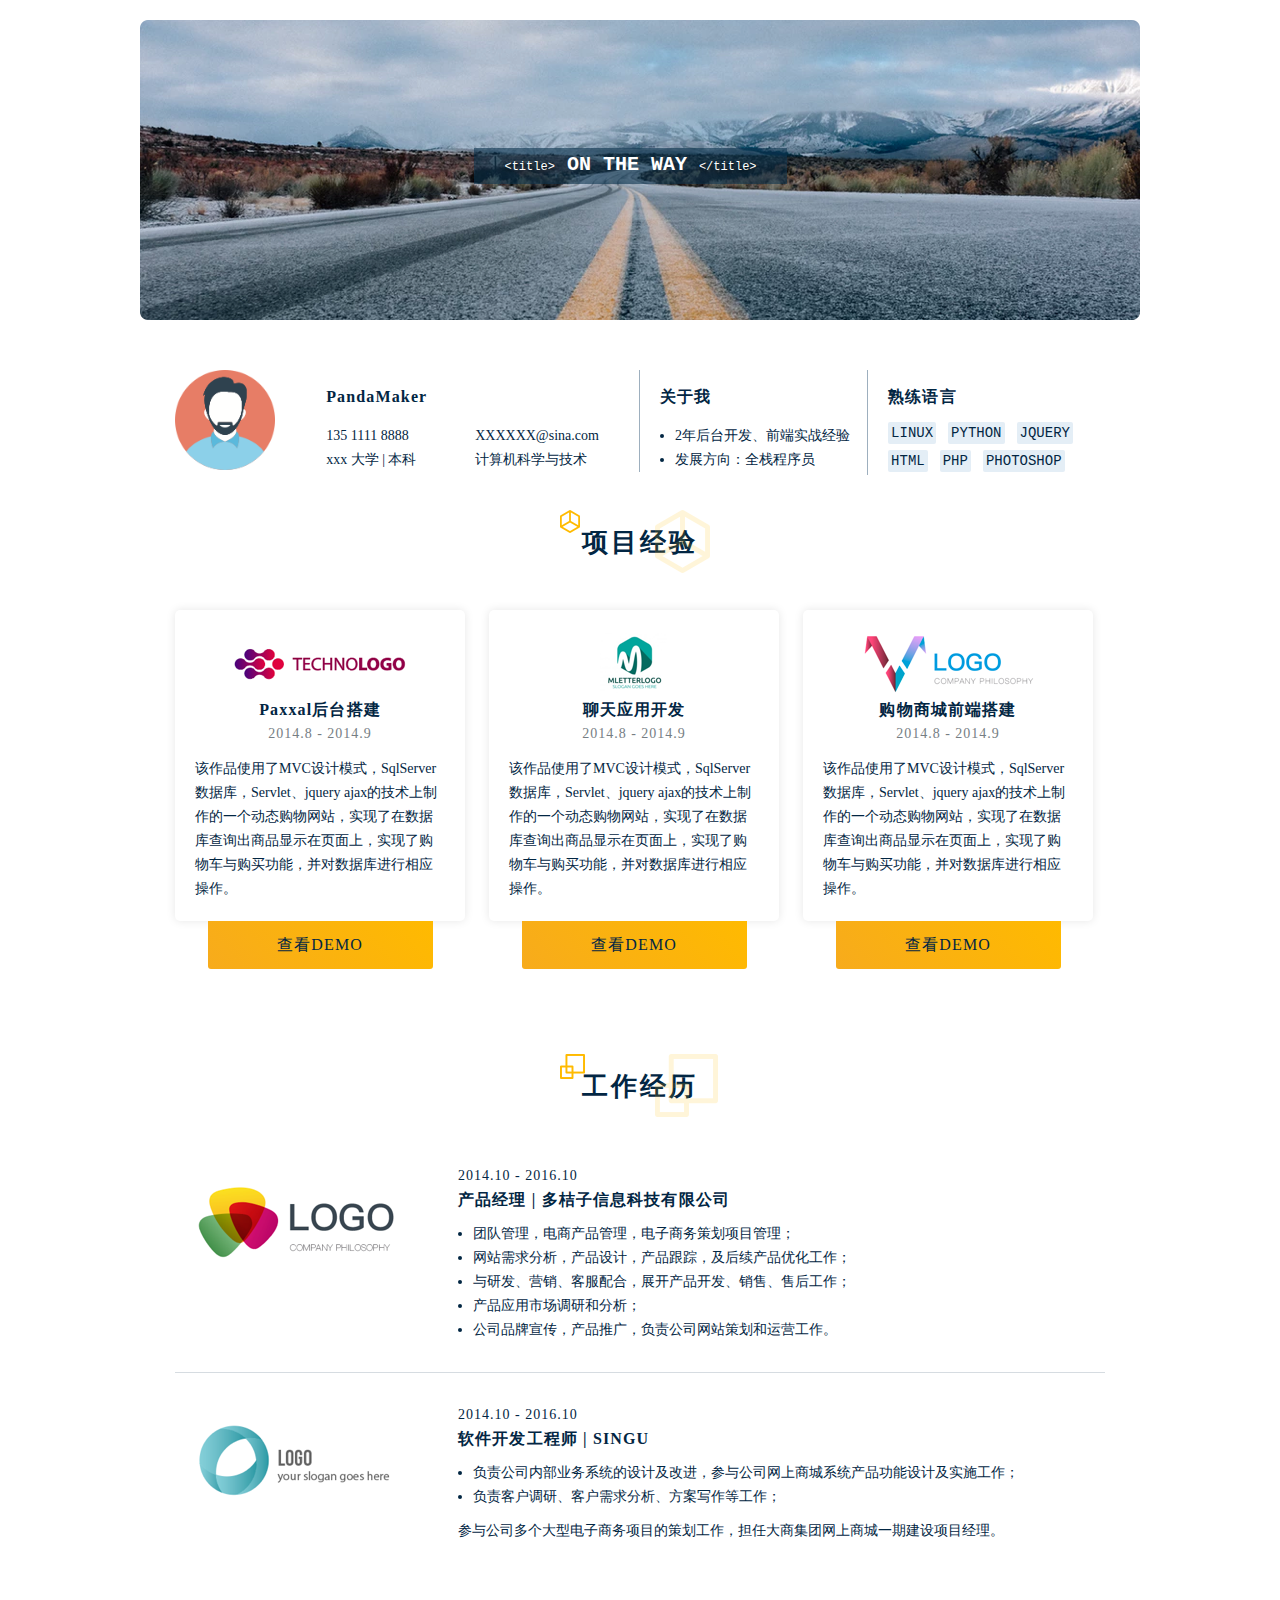
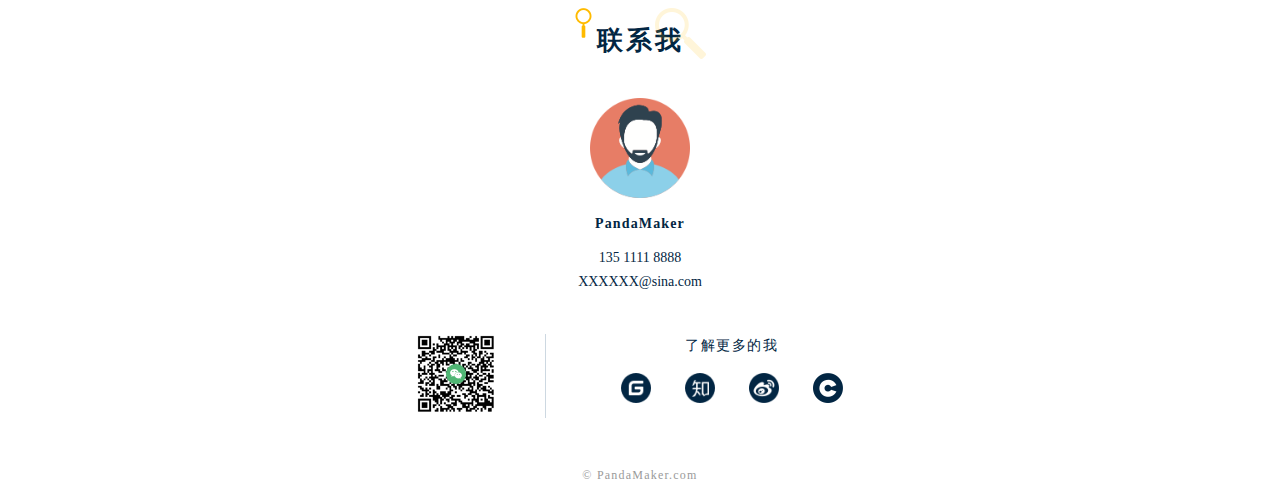
==== index.html @ 3c7c28e1 "Revert "Update index.html"" ====
<!DOCTYPE html>
<html lang="en">

<head>
    <meta charset="UTF-8">
    <title>peasonal resume</title>
    <link rel="stylesheet" href="./static/css/resume.css">
</head>

<body>
    <div class="container">
        <header>
            <div class="img-header">
                <div class="content">
                    <p>&lt;title&gt;<strong> ON THE WAY </strong>&lt;/title&gt;</p>
                </div>
            </div>
        </header>
        <main>
            <div class="information-all">
                <div class="col-6-asb">
                    <div class="col-3 peasonal">
                        <img class="peasonal-image" src="./static/image/peason.png" alt="">
                    </div>
                    <div class="col-9 item">
                        <p class="title name">
                            PandaMaker
                        </p>
                        <div class="col-6">
                            <p class="phone">135 1111 8888</p>
                            <p class="education">xxx 大学 | 本科</p>
                        </div>
                        <div class="col-6">
                            <p class="email">XXXXXX@sina.com</p>
                            <p class="profession">计算机科学与技术</p>
                        </div>
                    </div>
                </div>
                <div class="col-6-asb">
                    <div class="col-6 ensprience">
                        <div class="item">
                            <p class="title">
                                关于我
                            </p>
                            <ul>
                                <li>2年后台开发、前端实战经验</li>
                                <li>发展方向：全栈程序员</li>
                            </ul>
                        </div>
                    </div>
                    <div class="col-6 skill">
                        <div class="item">
                            <p class="title">
                                熟练语言
                            </p>
                            <div class="lang">
                                <lable>LINUX</lable>
                                <lable>PYTHON</lable>
                                <lable>JQUERY</lable>
                                <lable>HTML</lable>
                                <lable>PHP</lable>
                                <lable>PHOTOSHOP</lable>
                            </div>
                        </div>
                    </div>
                </div>
            </div>
            <section>
                <div class="title project">
                    <p>项目经验</p>
                </div>
                <div class="project-detail">
                    <div class="col-3-abs" id="project-0">
                        <div class="project-content"> <img src="./static/image/LOGO1.png" alt="">
                            <p class="project-title">Paxxal后台搭建</p>
                            <p class="create-time">2014.8 - 2014.9</p>
                            <p class="decription"> 该作品使用了MVC设计模式，SqlServer数据库，Servlet、jquery ajax的技术上制作的一个动态购物网站，实现了在数据库查询出商品显示在页面上，实现了购物车与购买功能，并对数据库进行相应操作。 </p>
                        </div>
                        <div class="link-to">
                            <a href="https://www.baidu.com" class="button">查看DEMO</a>
                            <div class="shadow"></div>
                        </div>
                    </div>
                    <div class="col-3-abs" id="project-1">
                        <div class="project-content"> <img src="./static/image/LOGO2.png" alt="">
                            <p class="project-title">聊天应用开发</p>
                            <p class="create-time">2014.8 - 2014.9</p>
                            <p class="decription"> 该作品使用了MVC设计模式，SqlServer数据库，Servlet、jquery ajax的技术上制作的一个动态购物网站，实现了在数据库查询出商品显示在页面上，实现了购物车与购买功能，并对数据库进行相应操作。 </p>
                        </div>
                        <div class="link-to">
                            <a href="https://www.baidu.com" class="button">查看DEMO</a>
                            <div class="shadow"></div>
                        </div>
                    </div>
                    <div class="col-3-abs endline" id="project-2">
                        <div class="project-content"> <img src="./static/image/LOGO3.png" alt="">
                            <p class="project-title">购物商城前端搭建</p>
                            <p class="create-time">2014.8 - 2014.9</p>
                            <p class="decription"> 该作品使用了MVC设计模式，SqlServer数据库，Servlet、jquery ajax的技术上制作的一个动态购物网站，实现了在数据库查询出商品显示在页面上，实现了购物车与购买功能，并对数据库进行相应操作。 </p>
                        </div>
                        <div class="link-to">
                            <a href="https://www.baidu.com" class="button">查看DEMO</a>
                            <div class="shadow"></div>
                        </div>
                    </div>
                </div>
            </section>
            <section>
                <div class="title work">
                    <p>工作经历</p>
                </div>
                <div class="w-experience-detail">
                    <div class="item w-experience-content">
                        <div class="logo">
                            <img class="company-logo" src="./static/image/LOGO4.png" alt="">
                        </div>
                        <div class="work-content">
                            <p class="create-time">2014.10 - 2016.10</p>
                            <p class="job">产品经理 | 多桔子信息科技有限公司</p>
                            <ul>
                                <li>团队管理，电商产品管理，电子商务策划项目管理；</li>
                                <li>网站需求分析，产品设计，产品跟踪，及后续产品优化工作；</li>
                                <li>与研发、营销、客服配合，展开产品开发、销售、售后工作；</li>
                                <li>产品应用市场调研和分析；</li>
                                <li>公司品牌宣传，产品推广，负责公司网站策划和运营工作。</li>
                            </ul>
                        </div>
                    </div>
                    <div class="item w-experience-content">
                        <div class="logo">
                            <img class="company-logo" src="./static/image/LOGO5.png" alt="">
                        </div>
                        <div class="work-content">
                            <p class="create-time">2014.10 - 2016.10</p>
                            <p class="job">软件开发工程师 | SINGU</p>
                            <ul>
                                <li>负责公司内部业务系统的设计及改进，参与公司网上商城系统产品功能设计及实施工作；</li>
                                <li>负责客户调研、客户需求分析、方案写作等工作；</li>
                            </ul>
                            <p class="key-word">参与公司多个大型电子商务项目的策划工作，担任大商集团网上商城一期建设项目经理。</p>
                        </div>
                    </div>
                </div>
            </section>
        </main>
        <footer>
            <section>
                <div class="title about-me">
                    <p>联系我</p>
                </div>
                <div class="peasonal-message">
                    <img class="peasonal-image" src="./static/image/peason.png" alt="">
                    <div class="item">
                        <p class="name">PandaMaker</p>
                        <p class="phone">135 1111 8888</p>
                        <p class="email">XXXXXX@sina.com</p>
                    </div>
                    <div class="item contact">
                        <div class="col-3 qrcode">
                            <img class="qr-image" src="./static/image/QRCode.png" alt="">
                        </div>
                        <div class="col-9">
                            <p>了解更多的我</p>
                            <div class="icon-container">
                                <a href="#" class="icon">
                                    <img src="./static/image/giteeICON.png" alt="">
                                </a>
                                <a href="#" class="icon">
                                    <img src="./static/image/zhihuICON.png" alt="">
                                </a>
                                <a href="#" class="icon">
                                    <img src="./static/image/weiboICON.png" alt="">
                                </a>
                                <a href="#" class="icon">
                                    <img src="./static/image/oscICON.png" alt="">
                                </a>
                            </div>
                        </div>
                    </div>
                </div>
            </section>
            <p class="footer">© PandaMaker.com</p>
        </footer>
    </div>
</body>

</html>
---- static/css/resume.css ----
* {
    padding: 0;
    margin: 0;
}
html, body {
    width: 100%;
    font-family: PingFangSC;
}
a {
    text-decoration: none;
}
html p {
    margin: 0;
}
.col-3, .col-6, .col-9 {
    display: inline-block;
    vertical-align: top;
    margin: 0;
    padding: 0;
}
.col-3 {
    width: 32%;
}
.col-3-abs {
    width: 290px;
    display: inline-block;
}
.col-6-asb {
    width: 460px;
    display: inline-block;
    vertical-align: top;
}
.col-6 {
    width: 48.5%;
}
.col-9 {
    width: 65%;
}
.container {
    width: 1000px;
    margin: 0 auto;
}
.hide {
    display: none;
}
.hide a {
    text-decoration: initial;
    cursor: pointer;
}
.pmessage {
    position: relative;
}
.pmessage:hover .hide {
    position: absolute;
    display: block;
    top: 0px;
    right: 10px;
    font-size: 14px;
}
.project-detail .pmessage:hover .hide {
    top: 10px;
}
.w-experience-detail .pmessage:hover .hide {
    top: 30px;
}
.img-header {
    width: 1000px;
    height: 300px;
    margin-top: 20px; 
    background-image: url(../image/Group.png);
}
.peasonal-image {
    width: 100px;
    height: 100px;
}
.img-header .content {
    font-family: Courier;
    display: inline-block;
    margin: 128px auto 0 334px;
    padding: 10px 0px;
    background: rgba(11,52,79,0.60);
    width: 313px;
    color: #fff;
}

.content p {
    font-size: 12px;
    letter-spacing: 0;
    text-shadow: 0 2px 4px #000000;
    text-align: center;
}
.content strong {
    font-size: 20px;
    letter-spacing: 0;
    line-height: 14px;
    text-shadow: initial;
}
.information-all, section {
     margin-top: 50px; 
}
.information-all, main > section, footer > section {
    padding: 0 35px;
}
.peasonal, item {
    display: inline-block;
}
.ensprience .item, .skill .item {
    padding-left: 20px;
}
.item ul {
    padding-left: 15px;
}
.lang {
    margin-top: -5px;
}
.item .title {
    margin: 15px 0; 
    font-weight: bold;
    font-size: 16px;
    color: #022643;
    letter-spacing: 1.14px;
}
.item p, .item li, .item lable {
    font-size: 14px;
    color: #022643;
    line-height: 24px;
}
.item lable {
    font-family: Courier;
    background: #E4EEF6;
    padding: 3px;
    margin-right: 8px;
    letter-spacing: 0;
    line-height: 28px;
    border-radius: 2px;
    vertical-align: top;
}
.ensprience, .skill {
    border-left: 1px solid #9DAFBE;
}
section .title {
    position: relative;
    font-weight: bold;
    font-size: 26px;
    color: #022643;
    letter-spacing: 3px;
    width: 150px;
    margin: 0 auto;
    text-align: center;
}
section .title.work {
    margin-top: 100px;
    margin-bottom: 30px;
}
section .title::after, section .title::before {
    position: absolute;
}
section .title::after {
    top: -15px;
    left: -5px;
}
section .title::before {
    top: -15px;
    left: 90px;
}
section .title.project::after {
    content: url(../image/icon1.png)
}
section .title.work::after {
    content: url(../image/icon3.png)
}
section .title.enducation::after {
    content: url(../image/icon5.png)
}
section .title.about-me::after {
    content: url(../image/icon7.png);
    left: 10px;
}
section .title.project::before {
    content: url(../image/icon2.png)
}
section .title.work::before {
    content: url(../image/icon4.png)
}
section .title.enducation::before {
    content: url(../image/icon6.png)
}
section .title.about-me::before {
    content: url(../image/icon8.png)
}

.project-detail .col-3-abs {
    margin-top: 50px;
}
.project-detail .col-3-abs:not(.endline) {
    margin-right: 20px;
}
.project-detail .button {
    width: 225px;
    display: block;
    background-image: linear-gradient(-130deg, #FFBA00 0%, #F7AB1C 100%);
    border-bottom-right-radius: 3px;
    border-bottom-left-radius: 3px;
    margin: 0 auto;
    text-align: center;
    text-decoration:  none;
    font-size: 16px;
    color: #022643;
    letter-spacing: 1.14px;
    line-height: 3;
    z-index: 5;
}
.project-detail .link-to {
    position: relative;
}
.project-detail .link-to:hover .shadow {
    position: absolute;
    z-index: -1;
    top: 30px;
    left: 45px;
    height: 50px;
    width: 200px;
    background: linear-gradient(180deg, rgb(255, 224, 198) 0%, #fff 100%);
    background: -moz-linear-gradient(180deg, rgb(255, 224, 198) 0%, #fff 100%);
    border-radius: 50%;
    filter: blur(10px);
}

.project-content {
    background: #FFFFFF;
    box-shadow: 0 0 10px 0 rgba(0,0,0,0.10);
    border-radius: 5px;
    padding: 20px;
    text-align: center; 
    z-index: 10;
}
.project-content p.project-title {
    font-size: 16px;
    font-weight: bold;
    color: #022643;
    letter-spacing: 1.14px;
}
.project-content p.create-time {
    margin-top: 5px; 
    font-size: 14px;
    color: #767E84;
    letter-spacing: 1px;
}
.project-content p.decription {
    margin-top: 15px; 
    text-align: initial;
    font-size: 14px;
    color: #022643;
    letter-spacing: 0;
    line-height: 24px;
}
.w-experience-content {
    border-bottom: 1px solid #D6DCE1;
    padding: 30px 0;  
}
.w-experience-content:last-child {
    border-bottom: none;
}
.w-experience-content .logo {
    width: 30%;
}
.w-experience-content .work-content {
    width: 69%;
}
.w-experience-content .logo, .w-experience-content .work-content {
    display: inline-block;
    vertical-align: top;
}
.company-logo {
    margin: 20px 0 0 20px;
    max-width: 250px;
}
.work-content p.create-time {
    font-size: 14px;
    color: #022643;
    letter-spacing: 1px;
}
.work-content p.job {
    font-weight: bold;
    font-size: 16px;
    color: #022643;
    letter-spacing: 1.14px;
    margin-bottom: 10px; 
}
.work-content p.key-word {
    margin-top: 10px; 
}
.enducation-detail {
    padding: 50px 0 30px 0; 
}
.enducation-detail .item {
    padding-left: 50px;
}
.enducation-title, .name {
    font-weight: bold;
    font-size: 16px;
    color: #022643;
    letter-spacing: 1.14px;
}
.peasonal-message {
    width: 60%;
    text-align: center;
    margin: 40px auto
}
.peasonal-message .name {
    margin: 10px 0;
}
.peasonal-message .contact {
    margin: 40px 0 20px 0;
}
.icon-container {
    margin-top: 15px; 
}
.icon-container .icon {
    margin-right: 30px;
}
.icon-container .icon:last-child {
    margin: 0;
}
.icon img {
    width: 30px;
    height: 30px;
}
.qr-image {
    width: 80px;
    height: 80px;
}
.contact .qrcode {
    border-right: 1px solid #CDD8E1; 
}
.contact p {
    letter-spacing: 1.43px;
} 
p.footer {
    text-align: center;
    font-size: 12px;
    color: #9A9A9A;
    letter-spacing: 1.22px;
    padding: 10px 0;
}
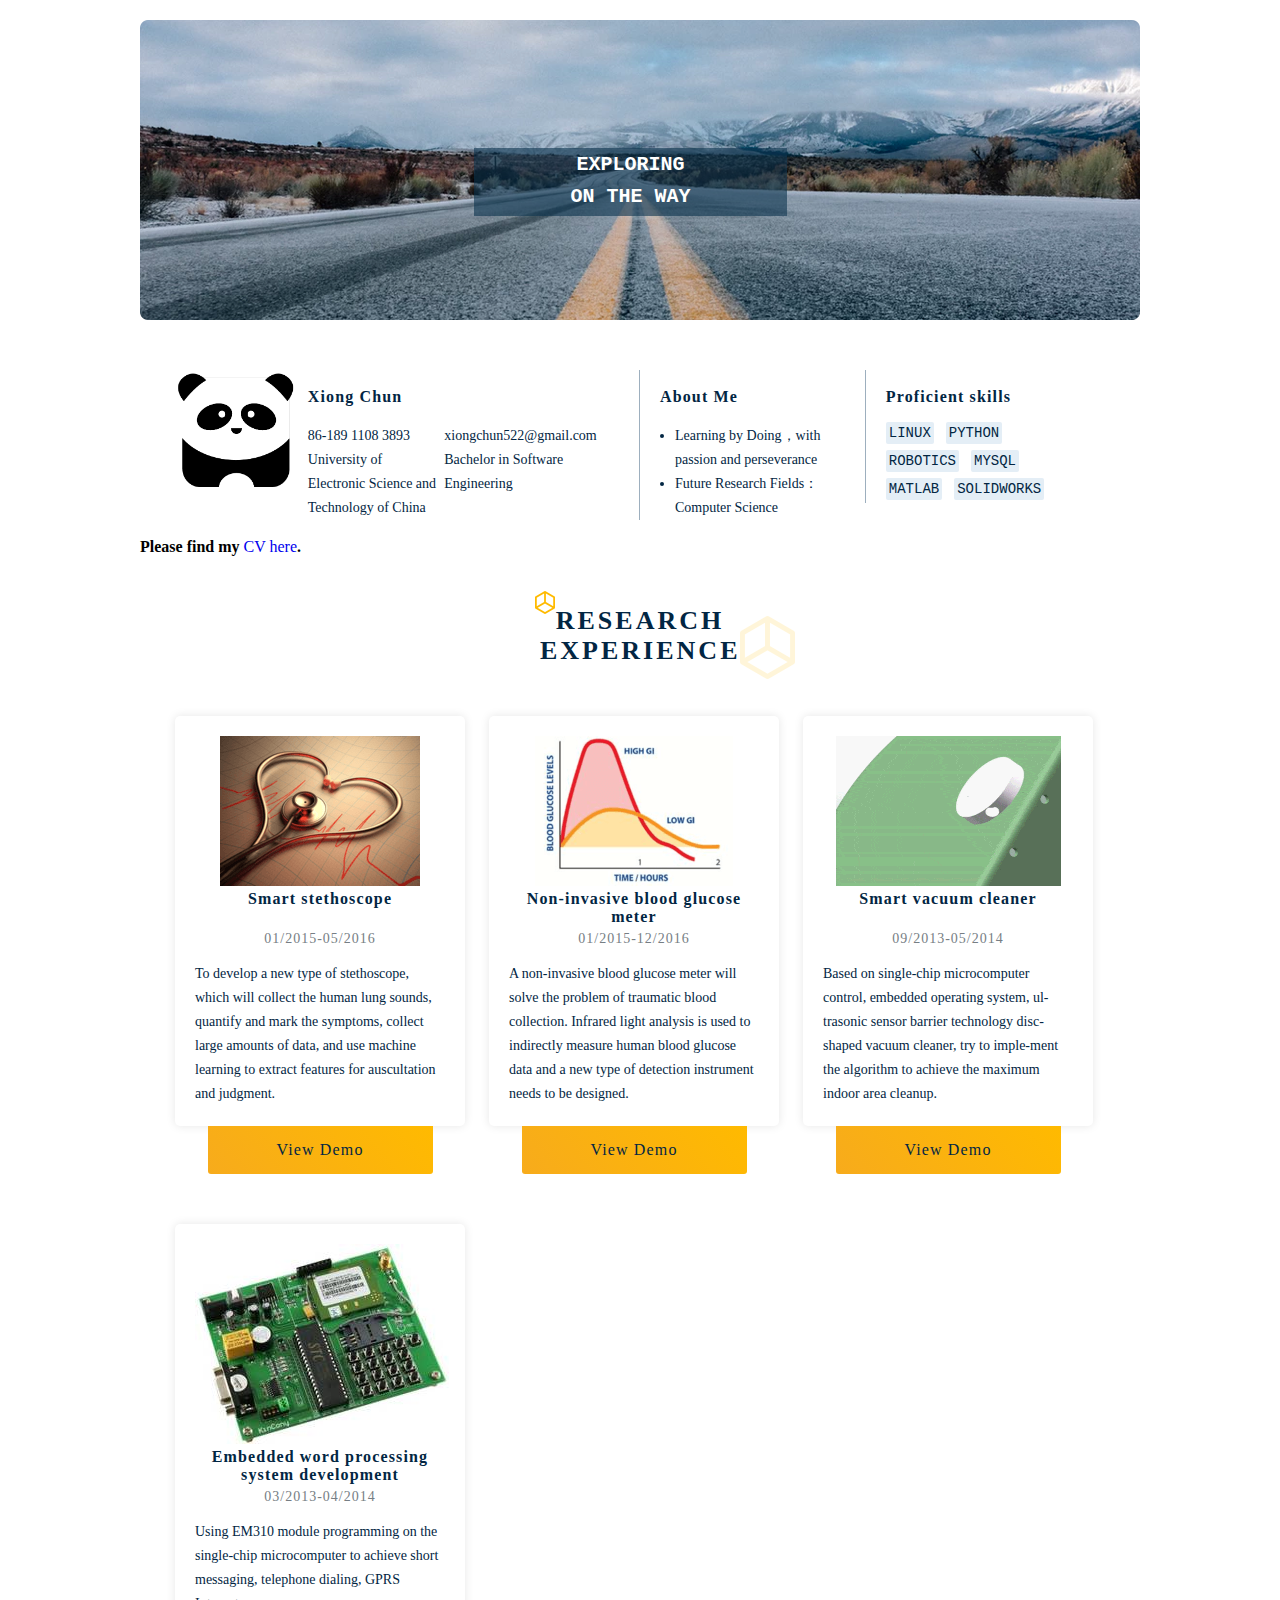
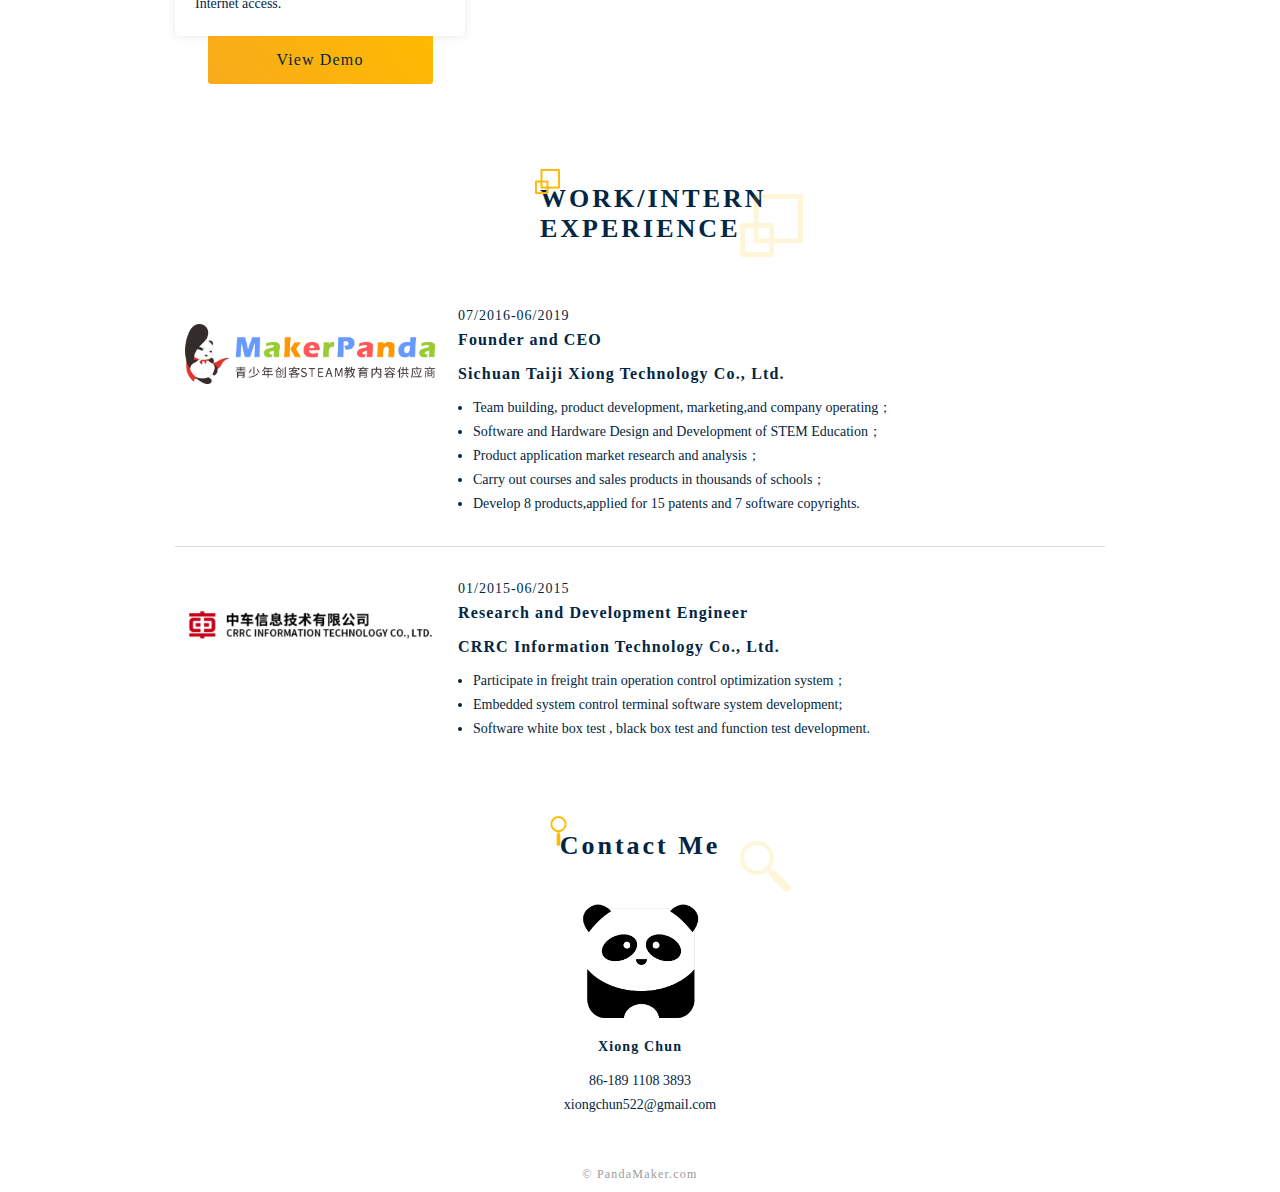
==== commit ce5a96d0: "Update index.html" ====
--- a/index.html
+++ b/index.html
@@ -3,7 +3,7 @@
 
 <head>
     <meta charset="UTF-8">
-    <title>peasonal resume</title>
+    <title>Peasonal Resume</title>
     <link rel="stylesheet" href="./static/css/resume.css">
 </head>
 
@@ -12,11 +12,14 @@
         <header>
             <div class="img-header">
                 <div class="content">
-                    <p>&lt;title&gt;<strong> ON THE WAY </strong>&lt;/title&gt;</p>
+                    <p><strong> EXPLORING </strong></p>
+                    <p><strong>  </strong><br />
+                    <p><strong> ON THE WAY </strong></p>
                 </div>
             </div>
         </header>
         <main>
+            
             <div class="information-all">
                 <div class="col-6-asb">
                     <div class="col-3 peasonal">
@@ -24,15 +27,16 @@
                     </div>
                     <div class="col-9 item">
                         <p class="title name">
-                            PandaMaker
+                            Xiong Chun
                         </p>
                         <div class="col-6">
-                            <p class="phone">135 1111 8888</p>
-                            <p class="education">xxx 大学 | 本科</p>
+                            <p class="phone">86-189 1108 3893</p>
+                            <p class="education">University of Electronic Science and Technology of China </p>
+                            
                         </div>
                         <div class="col-6">
-                            <p class="email">XXXXXX@sina.com</p>
-                            <p class="profession">计算机科学与技术</p>
+                            <p class="email">xiongchun522@gmail.com</p>
+                            <p class="profession">Bachelor in Software Engineering</p>
                         </div>
                     </div>
                 </div>
@@ -40,66 +44,83 @@
                     <div class="col-6 ensprience">
                         <div class="item">
                             <p class="title">
-                                关于我
+                                About Me
                             </p>
                             <ul>
-                                <li>2年后台开发、前端实战经验</li>
-                                <li>发展方向：全栈程序员</li>
+                                <li>Learning by Doing，with passion and perseverance</li>
+                                <li>Future Research Fields：Computer Science</li>
                             </ul>
                         </div>
                     </div>
                     <div class="col-6 skill">
                         <div class="item">
                             <p class="title">
-                                熟练语言
+                                Proficient skills
                             </p>
                             <div class="lang">
                                 <lable>LINUX</lable>
                                 <lable>PYTHON</lable>
-                                <lable>JQUERY</lable>
-                                <lable>HTML</lable>
-                                <lable>PHP</lable>
-                                <lable>PHOTOSHOP</lable>
+                                <lable>ROBOTICS</lable>
+                                <lable>MYSQL</lable>
+                                <lable>MATLAB</lable>
+                                <lable>SOLIDWORKS</lable>
                             </div>
                         </div>
                     </div>
                 </div>
             </div>
+            <p><br />
+            <p class="" "white-space:pre-wrap">
+                <strong>        Please find my </strong><a href="./static/image/CV_XC.pdf" target="_blank">CV here</a><strong>.</strong>
+            </p>
             <section>
                 <div class="title project">
-                    <p>项目经验</p>
+                    <p>RESEARCH  EXPERIENCE</p>
                 </div>
                 <div class="project-detail">
                     <div class="col-3-abs" id="project-0">
                         <div class="project-content"> <img src="./static/image/LOGO1.png" alt="">
-                            <p class="project-title">Paxxal后台搭建</p>
-                            <p class="create-time">2014.8 - 2014.9</p>
-                            <p class="decription"> 该作品使用了MVC设计模式，SqlServer数据库，Servlet、jquery ajax的技术上制作的一个动态购物网站，实现了在数据库查询出商品显示在页面上，实现了购物车与购买功能，并对数据库进行相应操作。 </p>
+                            <p class="project-title">Smart stethoscope</p>
+                            <p><br />
+                            <p class="create-time">01/2015-05/2016</p>
+                            <p class="decription"> To develop a new type of stethoscope, which will collect the human lung sounds,  quantify and mark the symptoms, collect large amounts of data, and use machine learning to extract features for auscultation and judgment.  </p>
                         </div>
                         <div class="link-to">
-                            <a href="https://www.baidu.com" class="button">查看DEMO</a>
+                            <a href="https://www.baidu.com" class="button">View Demo</a>
                             <div class="shadow"></div>
                         </div>
                     </div>
                     <div class="col-3-abs" id="project-1">
                         <div class="project-content"> <img src="./static/image/LOGO2.png" alt="">
-                            <p class="project-title">聊天应用开发</p>
-                            <p class="create-time">2014.8 - 2014.9</p>
-                            <p class="decription"> 该作品使用了MVC设计模式，SqlServer数据库，Servlet、jquery ajax的技术上制作的一个动态购物网站，实现了在数据库查询出商品显示在页面上，实现了购物车与购买功能，并对数据库进行相应操作。 </p>
+                            <p class="project-title">Non-invasive blood glucose meter</p>
+                            <p class="create-time">01/2015-12/2016</p>
+                            <p class="decription"> A non-invasive blood glucose meter will solve the problem of traumatic blood collection. Infrared light analysis is used to indirectly measure human blood glucose data and a new type of detection instrument needs to be designed.  </p>
                         </div>
                         <div class="link-to">
-                            <a href="https://www.baidu.com" class="button">查看DEMO</a>
+                            <a href="https://www.baidu.com" class="button">View Demo</a>
                             <div class="shadow"></div>
                         </div>
                     </div>
                     <div class="col-3-abs endline" id="project-2">
-                        <div class="project-content"> <img src="./static/image/LOGO3.png" alt="">
-                            <p class="project-title">购物商城前端搭建</p>
-                            <p class="create-time">2014.8 - 2014.9</p>
-                            <p class="decription"> 该作品使用了MVC设计模式，SqlServer数据库，Servlet、jquery ajax的技术上制作的一个动态购物网站，实现了在数据库查询出商品显示在页面上，实现了购物车与购买功能，并对数据库进行相应操作。 </p>
+                        <div class="project-content"> <img src="./static/image/LOGO3.gif" alt="">
+                            <p class="project-title">Smart vacuum cleaner</p>
+                            <p><br />
+                            <p class="create-time">09/2013-05/2014</p>
+                            <p class="decription"> Based on single-chip microcomputer control, embedded operating system, ul-trasonic sensor barrier technology disc-shaped vacuum cleaner, try to imple-ment the algorithm to achieve the maximum indoor area cleanup. </p>
                         </div>
                         <div class="link-to">
-                            <a href="https://www.baidu.com" class="button">查看DEMO</a>
+                            <a href="https://www.baidu.com" class="button">View Demo</a>
+                            <div class="shadow"></div>
+                        </div>
+                    </div>
+                    <div class="col-3-abs endline" id="project-3">
+                        <div class="project-content"> <img src="./static/image/LOGO6.jpg" alt="">
+                            <p class="project-title">Embedded word processing system development</p>
+                            <p class="create-time">03/2013-04/2014</p>
+                            <p class="decription"> Using EM310 module programming on the single-chip microcomputer to achieve short messaging, telephone dialing, GPRS Internet access. </p>
+                        </div>
+                        <div class="link-to">
+                            <a href="https://www.baidu.com" class="button">View Demo</a>
                             <div class="shadow"></div>
                         </div>
                     </div>
@@ -107,7 +128,7 @@
             </section>
             <section>
                 <div class="title work">
-                    <p>工作经历</p>
+                    <p>WORK/INTERN  EXPERIENCE</p>
                 </div>
                 <div class="w-experience-detail">
                     <div class="item w-experience-content">
@@ -115,14 +136,15 @@
                             <img class="company-logo" src="./static/image/LOGO4.png" alt="">
                         </div>
                         <div class="work-content">
-                            <p class="create-time">2014.10 - 2016.10</p>
-                            <p class="job">产品经理 | 多桔子信息科技有限公司</p>
+                            <p class="create-time">07/2016-06/2019</p>
+                            <p class="job">Founder and CEO </p>
+                            <p class="job">Sichuan Taiji Xiong Technology Co., Ltd.</p>
                             <ul>
-                                <li>团队管理，电商产品管理，电子商务策划项目管理；</li>
-                                <li>网站需求分析，产品设计，产品跟踪，及后续产品优化工作；</li>
-                                <li>与研发、营销、客服配合，展开产品开发、销售、售后工作；</li>
-                                <li>产品应用市场调研和分析；</li>
-                                <li>公司品牌宣传，产品推广，负责公司网站策划和运营工作。</li>
+                                <li>Team building, product development, marketing,and company operating；</li>
+                                <li>Software and Hardware Design and Development of STEM Education；</li>
+                                <li>Product application market research and analysis；</li>
+                                <li>Carry out courses and sales products in thousands of schools；</li>
+                                <li>Develop 8 products,applied for 15 patents and 7 software copyrights.</li>
                             </ul>
                         </div>
                     </div>
@@ -131,13 +153,15 @@
                             <img class="company-logo" src="./static/image/LOGO5.png" alt="">
                         </div>
                         <div class="work-content">
-                            <p class="create-time">2014.10 - 2016.10</p>
-                            <p class="job">软件开发工程师 | SINGU</p>
+                            <p class="create-time">01/2015-06/2015</p>
+                            <p class="job">Research and Development Engineer</p>
+                            <p class="job">CRRC Information Technology Co., Ltd.</p>
                             <ul>
-                                <li>负责公司内部业务系统的设计及改进，参与公司网上商城系统产品功能设计及实施工作；</li>
-                                <li>负责客户调研、客户需求分析、方案写作等工作；</li>
+                                <li>Participate in freight train operation control optimization system；</li>
+                                <li>Embedded system control terminal software system development;</li>
+                                <li>Software white box test , black box test and function test development.</li>
                             </ul>
-                            <p class="key-word">参与公司多个大型电子商务项目的策划工作，担任大商集团网上商城一期建设项目经理。</p>
+                            <p class="key-word"></p>
                         </div>
                     </div>
                 </div>
@@ -146,37 +170,16 @@
         <footer>
             <section>
                 <div class="title about-me">
-                    <p>联系我</p>
+                    <p>Contact Me</p>
                 </div>
                 <div class="peasonal-message">
                     <img class="peasonal-image" src="./static/image/peason.png" alt="">
                     <div class="item">
-                        <p class="name">PandaMaker</p>
-                        <p class="phone">135 1111 8888</p>
-                        <p class="email">XXXXXX@sina.com</p>
+                        <p class="name">Xiong Chun</p>
+                        <p class="phone">86-189 1108 3893</p>
+                        <p class="email">xiongchun522@gmail.com</p>
                     </div>
-                    <div class="item contact">
-                        <div class="col-3 qrcode">
-                            <img class="qr-image" src="./static/image/QRCode.png" alt="">
-                        </div>
-                        <div class="col-9">
-                            <p>了解更多的我</p>
-                            <div class="icon-container">
-                                <a href="#" class="icon">
-                                    <img src="./static/image/giteeICON.png" alt="">
-                                </a>
-                                <a href="#" class="icon">
-                                    <img src="./static/image/zhihuICON.png" alt="">
-                                </a>
-                                <a href="#" class="icon">
-                                    <img src="./static/image/weiboICON.png" alt="">
-                                </a>
-                                <a href="#" class="icon">
-                                    <img src="./static/image/oscICON.png" alt="">
-                                </a>
-                            </div>
-                        </div>
-                    </div>
+                    
                 </div>
             </section>
             <p class="footer">© PandaMaker.com</p>
--- a/static/css/resume.css
+++ b/static/css/resume.css
@@ -19,7 +19,7 @@
     padding: 0;
 }
 .col-3 {
-    width: 32%;
+    width: 28%;
 }
 .col-3-abs {
     width: 290px;
@@ -31,10 +31,10 @@
     vertical-align: top;
 }
 .col-6 {
-    width: 48.5%;
+    width: 48%;
 }
 .col-9 {
-    width: 65%;
+    width: 60%;
 }
 .container {
     width: 1000px;
@@ -70,8 +70,8 @@
     background-image: url(../image/Group.png);
 }
 .peasonal-image {
-    width: 100px;
-    height: 100px;
+    width: 120px;
+    height: 120px;
 }
 .img-header .content {
     font-family: Courier;
@@ -144,7 +144,7 @@
     font-size: 26px;
     color: #022643;
     letter-spacing: 3px;
-    width: 150px;
+    width: 200px;
     margin: 0 auto;
     text-align: center;
 }
@@ -160,8 +160,8 @@
     left: -5px;
 }
 section .title::before {
-    top: -15px;
-    left: 90px;
+    top: 10px;
+    left: 200px;
 }
 section .title.project::after {
     content: url(../image/icon1.png)
@@ -272,7 +272,7 @@
     vertical-align: top;
 }
 .company-logo {
-    margin: 20px 0 0 20px;
+    margin: 20px 0 0 10px;
     max-width: 250px;
 }
 .work-content p.create-time {
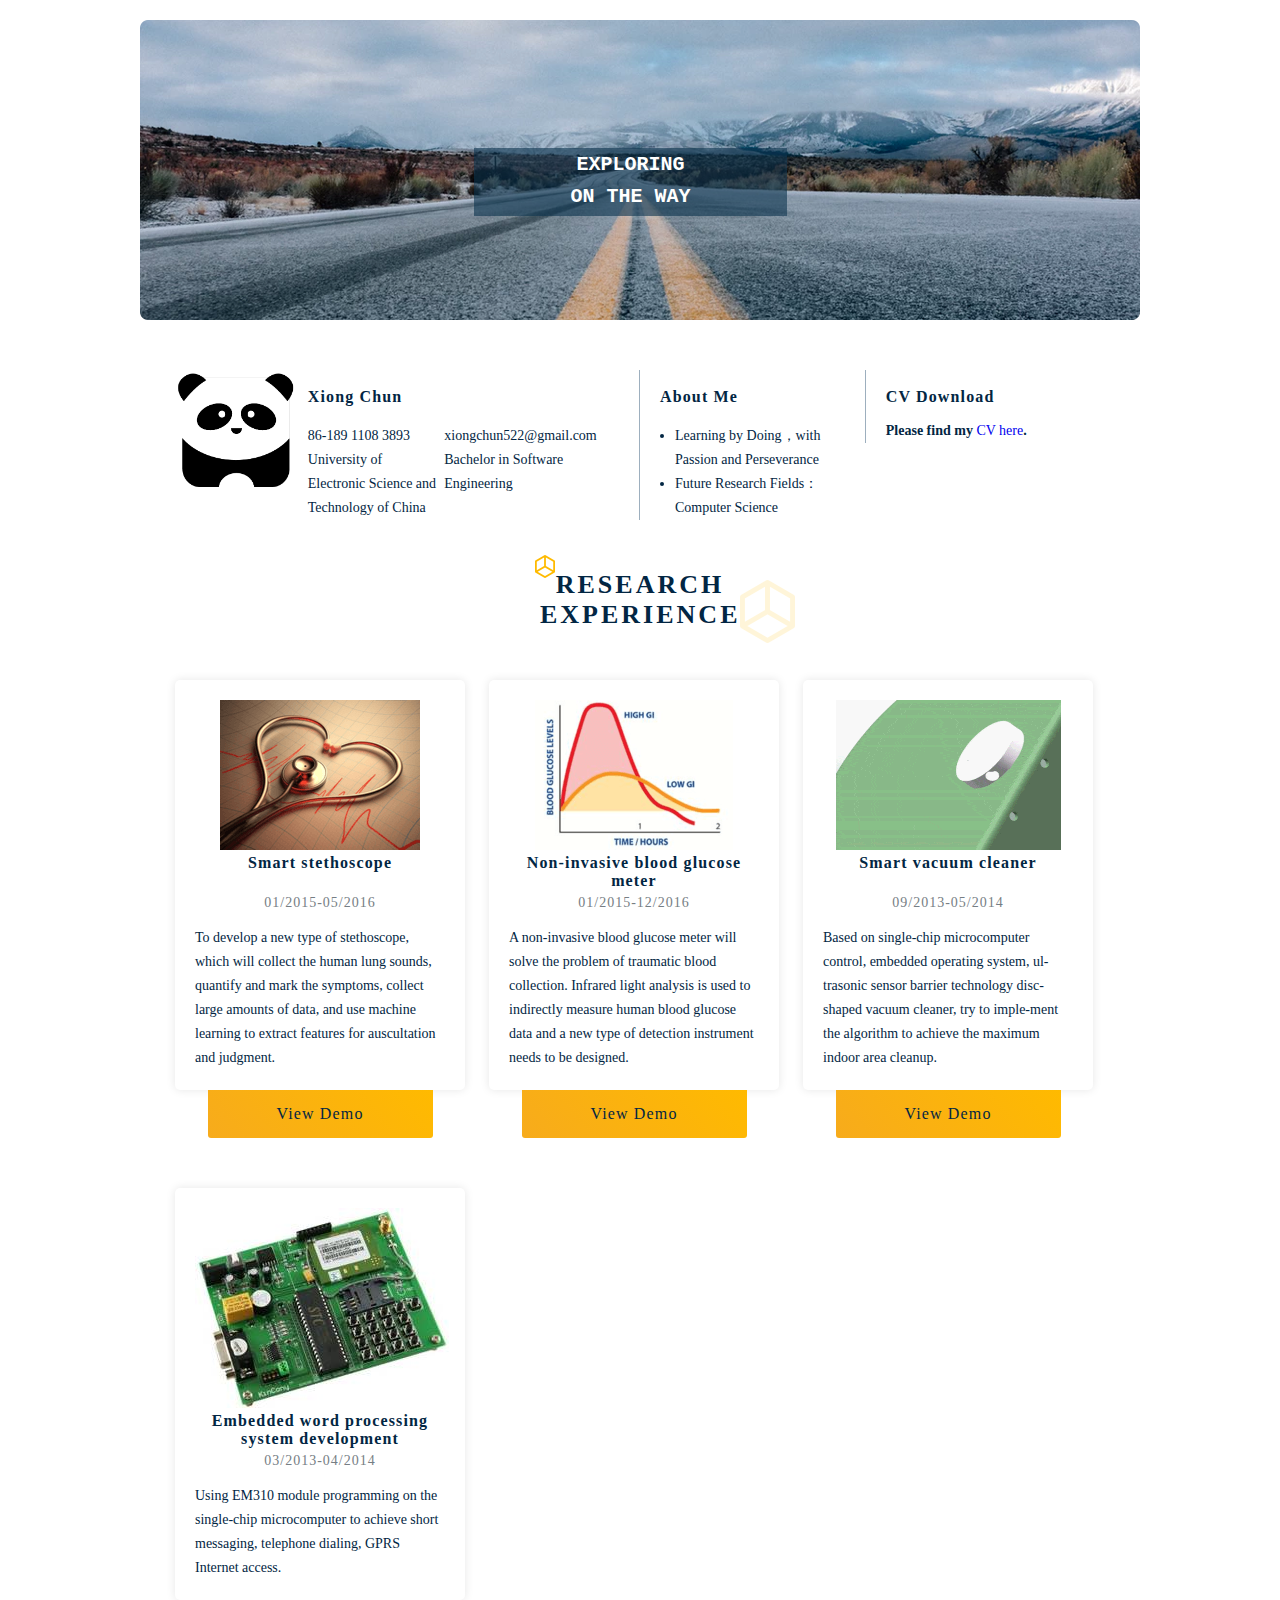
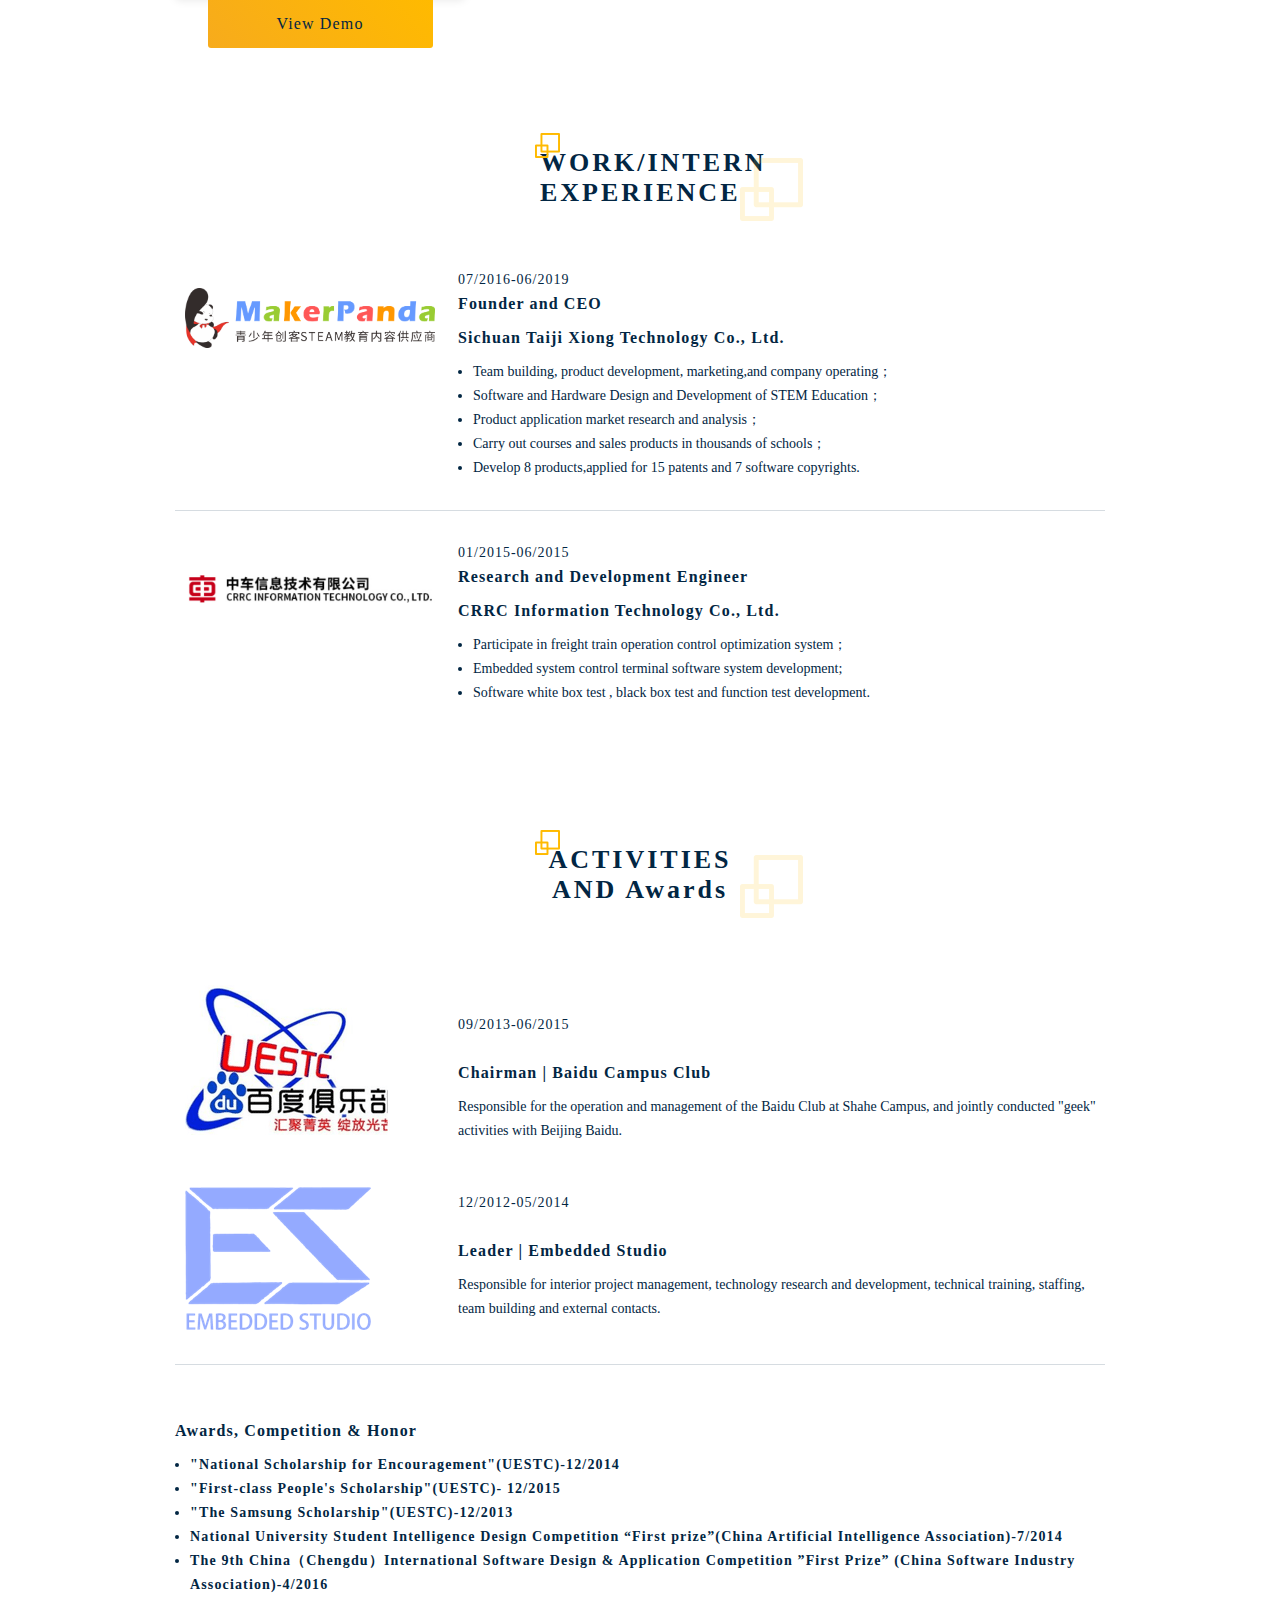
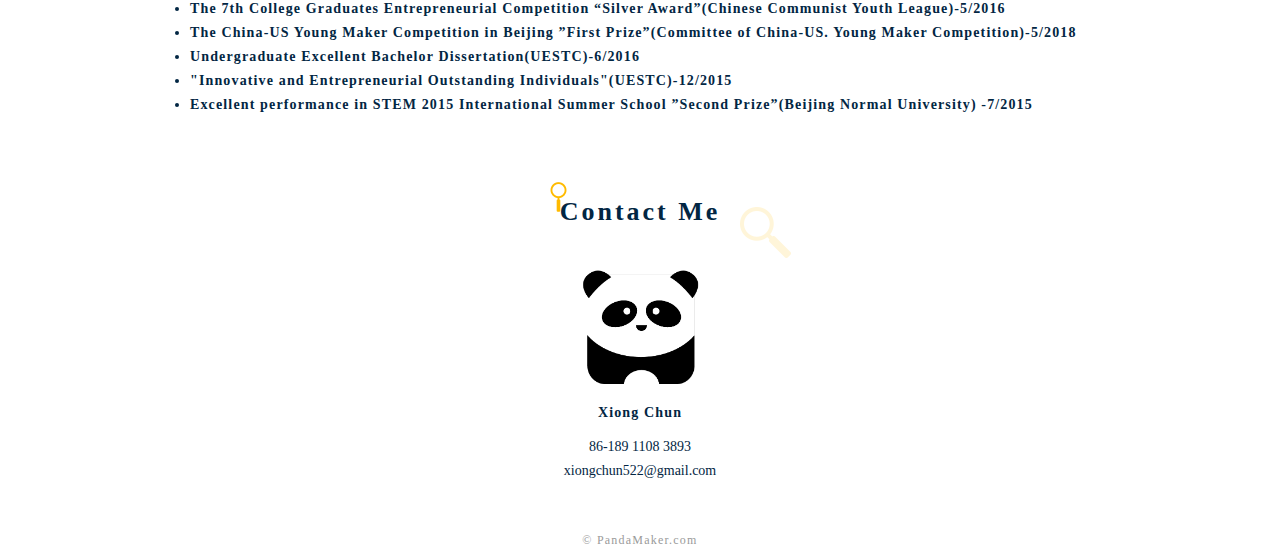
==== commit 3752cabf: "Update index.html" ====
--- a/index.html
+++ b/index.html
@@ -1,6 +1,15 @@
 <!DOCTYPE html>
 <html lang="en">
-
+    <script>
+        var _hmt = _hmt || [];
+        (function() {
+          var hm = document.createElement("script");
+          hm.src = "https://hm.baidu.com/hm.js?83518c4cc2ab0b19b400c84edcc59bfc";
+          var s = document.getElementsByTagName("script")[0]; 
+          s.parentNode.insertBefore(hm, s);
+        })();
+        </script>
+        
 <head>
     <meta charset="UTF-8">
     <title>Peasonal Resume</title>
@@ -47,7 +56,7 @@
                                 About Me
                             </p>
                             <ul>
-                                <li>Learning by Doing，with passion and perseverance</li>
+                                <li>Learning by Doing，with Passion and Perseverance</li>
                                 <li>Future Research Fields：Computer Science</li>
                             </ul>
                         </div>
@@ -55,24 +64,18 @@
                     <div class="col-6 skill">
                         <div class="item">
                             <p class="title">
-                                Proficient skills
+                                CV Download
                             </p>
                             <div class="lang">
-                                <lable>LINUX</lable>
-                                <lable>PYTHON</lable>
-                                <lable>ROBOTICS</lable>
-                                <lable>MYSQL</lable>
-                                <lable>MATLAB</lable>
-                                <lable>SOLIDWORKS</lable>
+                                    <p class="" "white-space:pre-wrap">
+                                            <strong>        Please find my </strong><a href="./static/image/CV_XiongChun.pdf" target="_blank">CV here</a><strong>.</strong>
+                                    </p>
                             </div>
                         </div>
                     </div>
                 </div>
             </div>
-            <p><br />
-            <p class="" "white-space:pre-wrap">
-                <strong>        Please find my </strong><a href="./static/image/CV_XC.pdf" target="_blank">CV here</a><strong>.</strong>
-            </p>
+            
             <section>
                 <div class="title project">
                     <p>RESEARCH  EXPERIENCE</p>
@@ -86,7 +89,7 @@
                             <p class="decription"> To develop a new type of stethoscope, which will collect the human lung sounds,  quantify and mark the symptoms, collect large amounts of data, and use machine learning to extract features for auscultation and judgment.  </p>
                         </div>
                         <div class="link-to">
-                            <a href="https://www.baidu.com" class="button">View Demo</a>
+                            <a href="https://pandamaker.github.io/" class="button">View Demo</a>
                             <div class="shadow"></div>
                         </div>
                     </div>
@@ -97,7 +100,7 @@
                             <p class="decription"> A non-invasive blood glucose meter will solve the problem of traumatic blood collection. Infrared light analysis is used to indirectly measure human blood glucose data and a new type of detection instrument needs to be designed.  </p>
                         </div>
                         <div class="link-to">
-                            <a href="https://www.baidu.com" class="button">View Demo</a>
+                            <a href="https://pandamaker.github.io/" class="button">View Demo</a>
                             <div class="shadow"></div>
                         </div>
                     </div>
@@ -109,7 +112,7 @@
                             <p class="decription"> Based on single-chip microcomputer control, embedded operating system, ul-trasonic sensor barrier technology disc-shaped vacuum cleaner, try to imple-ment the algorithm to achieve the maximum indoor area cleanup. </p>
                         </div>
                         <div class="link-to">
-                            <a href="https://www.baidu.com" class="button">View Demo</a>
+                            <a href="https://pandamaker.github.io/" class="button">View Demo</a>
                             <div class="shadow"></div>
                         </div>
                     </div>
@@ -120,7 +123,7 @@
                             <p class="decription"> Using EM310 module programming on the single-chip microcomputer to achieve short messaging, telephone dialing, GPRS Internet access. </p>
                         </div>
                         <div class="link-to">
-                            <a href="https://www.baidu.com" class="button">View Demo</a>
+                            <a href="https://pandamaker.github.io/" class="button">View Demo</a>
                             <div class="shadow"></div>
                         </div>
                     </div>
@@ -163,6 +166,61 @@
                             </ul>
                             <p class="key-word"></p>
                         </div>
+                    </div>
+                </div>
+            </section>
+            <section>
+                <div class="title work">
+                    <p>ACTIVITIES AND Awards</p>
+                </div>
+                <div class="w-experience-detail">
+                    <div class="item w-experience-content">
+                        <div class="logo">
+                            <img class="company-logo" src="./static/image/LOGO8.png" alt="">
+                        </div>
+                        <div class="work-content">
+                            <p><br />
+                            <p><br />
+                            <p class="create-time">09/2013-06/2015</p>
+                            <p><br />
+                            <p class="job">Chairman | Baidu Campus Club</p>
+                            <p >Responsible for the operation and management of the Baidu Club at Shahe Campus, and jointly conducted "geek" activities with Beijing Baidu.</p>
+                        </div>
+                        <p><br />
+                        
+                        <div class="logo">
+                                <img class="company-logo" src="./static/image/LOGO7.png" alt="">
+                        </div>
+                        <div class="work-content">
+                                <p><br />
+                                <p class="create-time">12/2012-05/2014</p>
+                                <p><br />
+                                <p class="job">Leader | Embedded Studio</p>
+                                <p >Responsible for interior project management, technology research and development, technical training, staffing, team building and external contacts.</p>
+                            </div>
+                      
+                    </div>
+                    <div class="item w-experience-content">
+                            <div class="logo">
+                                    <img class="company-logo" src="./static/image/X.png" alt="">
+                            </div>
+                        <div class="work-special">
+                            <p class="job">Awards, Competition & Honor</p>
+                            <ul>
+                                <li class="name">"National Scholarship for Encouragement"(UESTC)-12/2014</li>
+                                <li class="name">"First-class People's Scholarship"(UESTC)- 12/2015</li>
+                                <li class="name">"The Samsung Scholarship"(UESTC)-12/2013</li>
+                                <li class="name">National University Student Intelligence Design Competition “First prize”(China Artificial Intelligence Association)-7/2014</li>
+                                <li class="name">The 9th China（Chengdu）International Software Design & Application Competition ”First Prize” (China Software Industry Association)-4/2016</li>
+                                <li class="name">The 7th College Graduates Entrepreneurial Competition “Silver Award”(Chinese Communist Youth League)-5/2016</li>
+                                <li class="name">The China-US Young Maker Competition in Beijing ”First Prize”(Committee of China-US. Young Maker Competition)-5/2018</li>
+                                <li class="name">Undergraduate Excellent Bachelor Dissertation(UESTC)-6/2016</li>
+                                <li class="name">"Innovative and Entrepreneurial Outstanding Individuals"(UESTC)-12/2015</li>
+                                <li class="name">Excellent performance in STEM 2015 International Summer School ”Second Prize”(Beijing Normal University)
+                                        -7/2015 </li>
+                            </ul>
+                            <p class="key-word"></p>
+                         </div>
                     </div>
                 </div>
             </section>
--- a/static/css/resume.css
+++ b/static/css/resume.css
@@ -43,6 +43,7 @@
 .hide {
     display: none;
 }
+
 .hide a {
     text-decoration: initial;
     cursor: pointer;
@@ -109,6 +110,9 @@
 }
 .item ul {
     padding-left: 15px;
+}
+.disc{
+    list-style-type: disc
 }
 .lang {
     margin-top: -5px;
@@ -267,6 +271,17 @@
 .w-experience-content .work-content {
     width: 69%;
 }
+.work-special{
+   width: 100%;
+   margin: 0 auto;
+}
+.work-special p.job {
+    font-weight: bold;
+    font-size: 16px;
+    color: #022643;
+    letter-spacing: 1.14px;
+    margin-bottom: 10px; 
+}
 .w-experience-content .logo, .w-experience-content .work-content {
     display: inline-block;
     vertical-align: top;
@@ -280,6 +295,7 @@
     color: #022643;
     letter-spacing: 1px;
 }
+
 .work-content p.job {
     font-weight: bold;
     font-size: 16px;
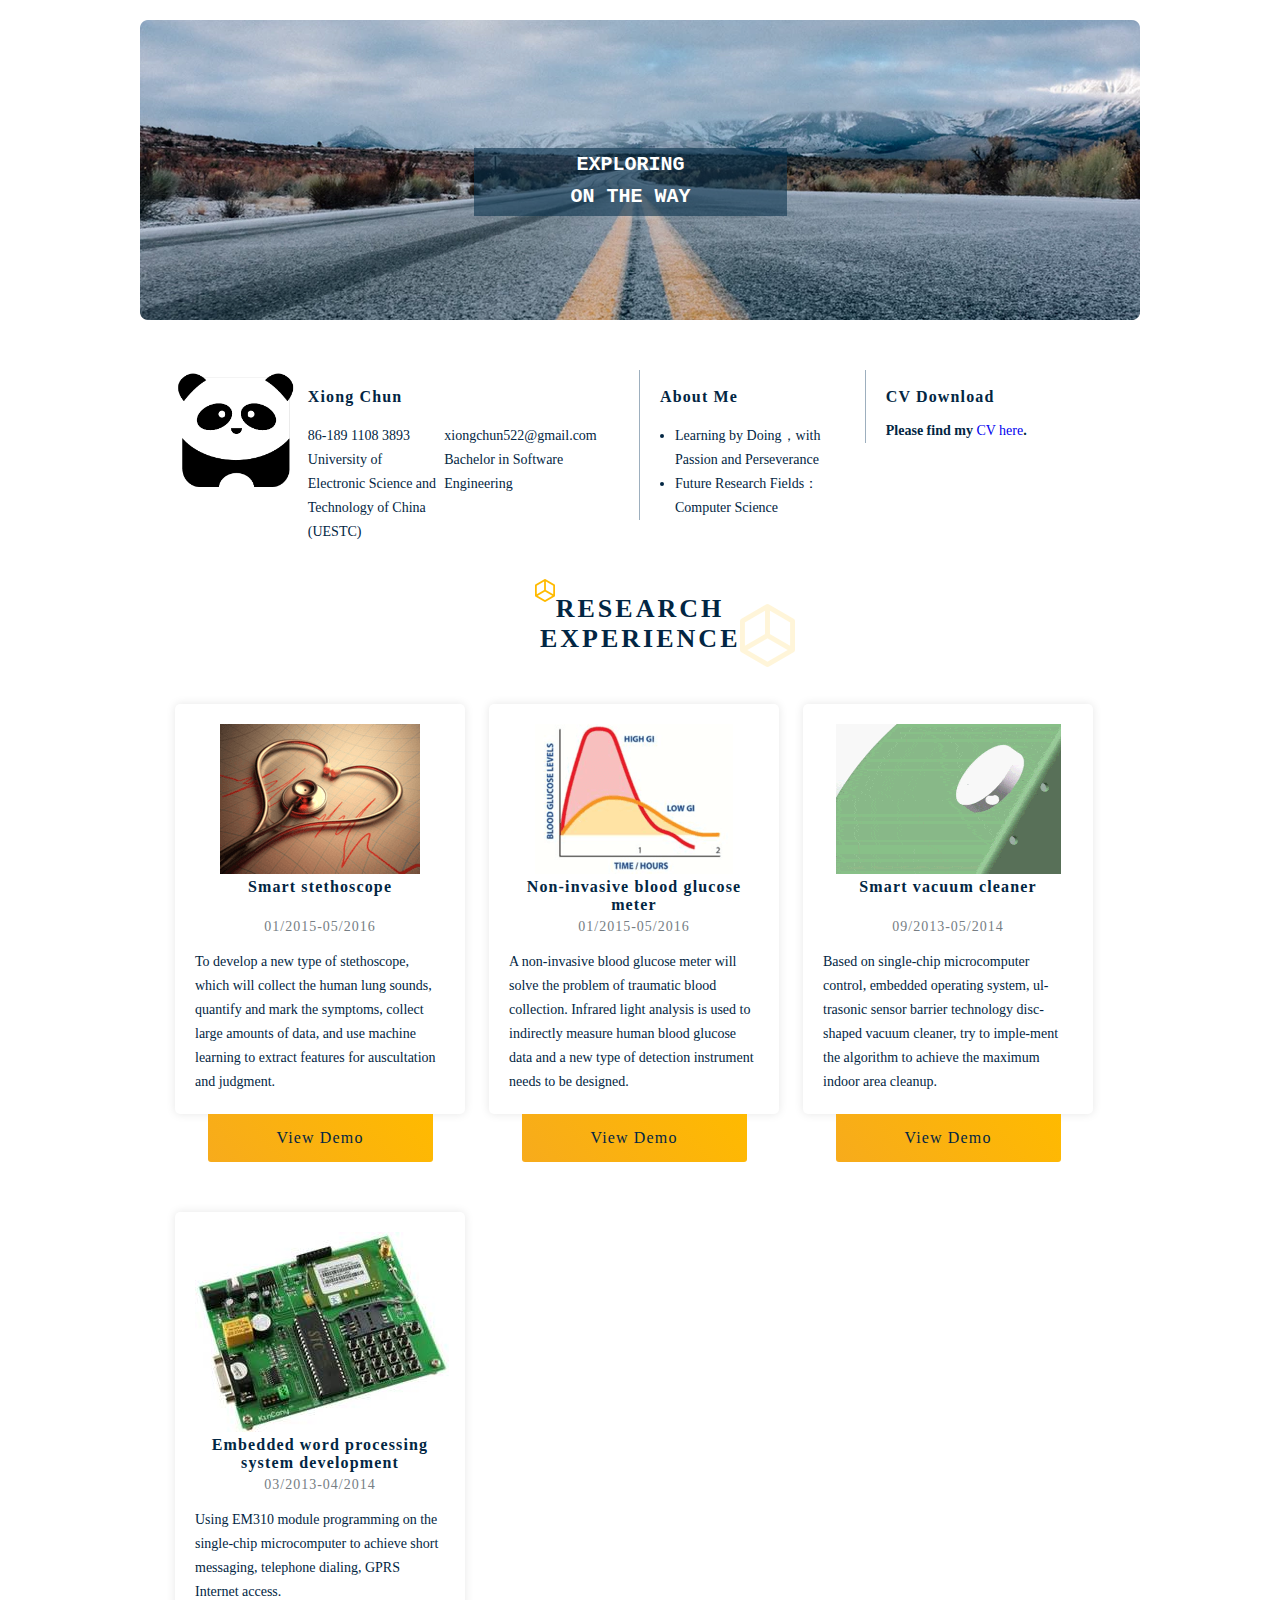
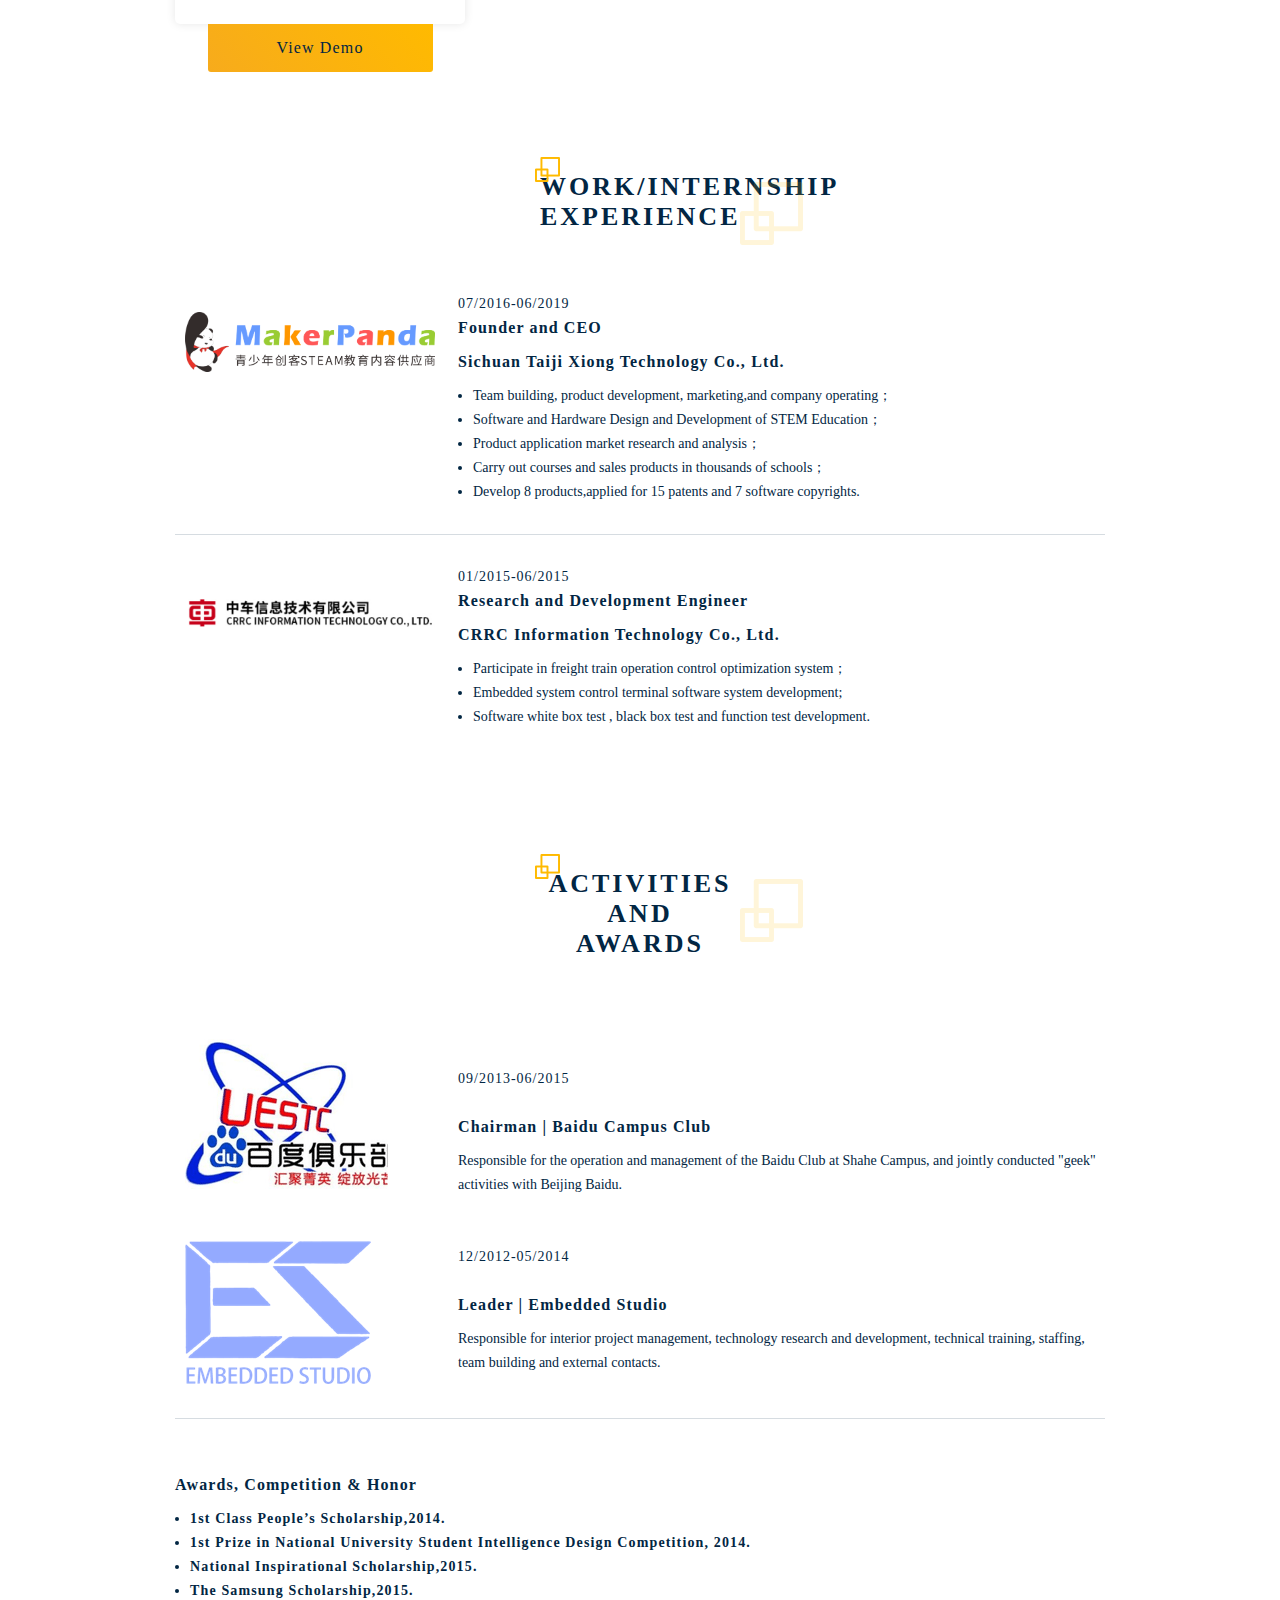
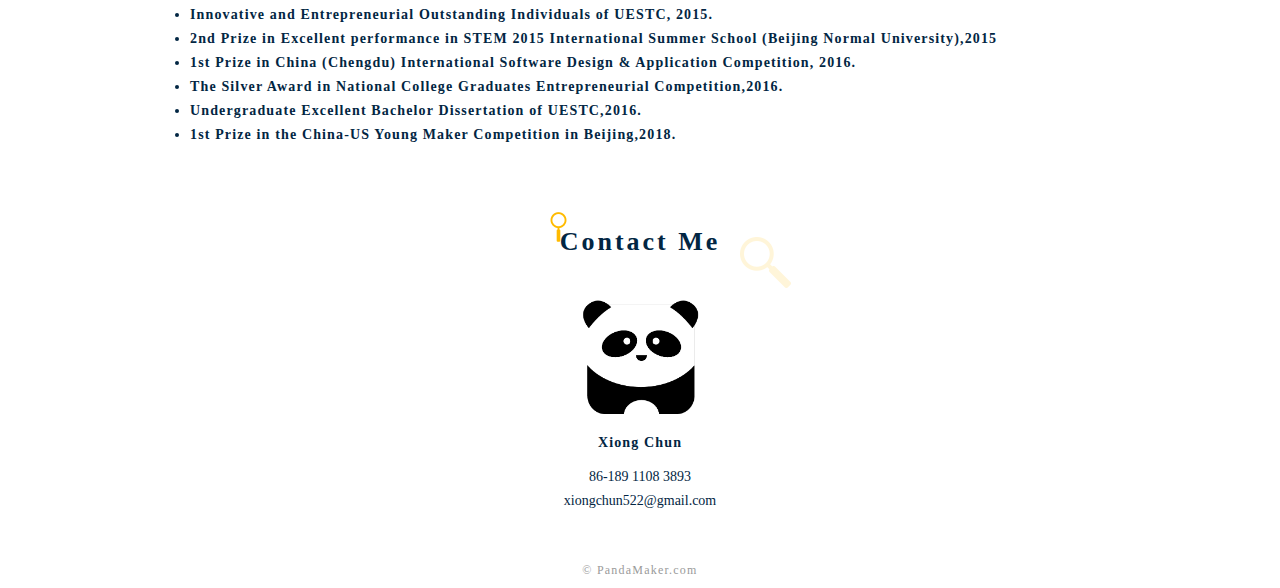
==== commit 0eb155b0: "update index.html" ====
--- a/index.html
+++ b/index.html
@@ -1,5 +1,10 @@
 <!DOCTYPE html>
 <html lang="en">
+            
+<head>
+    <meta charset="UTF-8">
+    <title>Peasonal Resume</title>
+    <link rel="stylesheet" href="./static/css/resume.css">
     <script>
         var _hmt = _hmt || [];
         (function() {
@@ -8,12 +13,7 @@
           var s = document.getElementsByTagName("script")[0]; 
           s.parentNode.insertBefore(hm, s);
         })();
-        </script>
-        
-<head>
-    <meta charset="UTF-8">
-    <title>Peasonal Resume</title>
-    <link rel="stylesheet" href="./static/css/resume.css">
+    </script>
 </head>
 
 <body>
@@ -40,7 +40,7 @@
                         </p>
                         <div class="col-6">
                             <p class="phone">86-189 1108 3893</p>
-                            <p class="education">University of Electronic Science and Technology of China </p>
+                            <p class="education">University of Electronic Science and Technology of China (UESTC) </p>
                             
                         </div>
                         <div class="col-6">
@@ -96,7 +96,7 @@
                     <div class="col-3-abs" id="project-1">
                         <div class="project-content"> <img src="./static/image/LOGO2.png" alt="">
                             <p class="project-title">Non-invasive blood glucose meter</p>
-                            <p class="create-time">01/2015-12/2016</p>
+                            <p class="create-time">01/2015-05/2016</p>
                             <p class="decription"> A non-invasive blood glucose meter will solve the problem of traumatic blood collection. Infrared light analysis is used to indirectly measure human blood glucose data and a new type of detection instrument needs to be designed.  </p>
                         </div>
                         <div class="link-to">
@@ -131,7 +131,7 @@
             </section>
             <section>
                 <div class="title work">
-                    <p>WORK/INTERN  EXPERIENCE</p>
+                    <p>WORK/INTERNSHIP  EXPERIENCE</p>
                 </div>
                 <div class="w-experience-detail">
                     <div class="item w-experience-content">
@@ -171,7 +171,7 @@
             </section>
             <section>
                 <div class="title work">
-                    <p>ACTIVITIES AND Awards</p>
+                    <p>ACTIVITIES AND AWARDS</p>
                 </div>
                 <div class="w-experience-detail">
                     <div class="item w-experience-content">
@@ -207,17 +207,16 @@
                         <div class="work-special">
                             <p class="job">Awards, Competition & Honor</p>
                             <ul>
-                                <li class="name">"National Scholarship for Encouragement"(UESTC)-12/2014</li>
-                                <li class="name">"First-class People's Scholarship"(UESTC)- 12/2015</li>
-                                <li class="name">"The Samsung Scholarship"(UESTC)-12/2013</li>
-                                <li class="name">National University Student Intelligence Design Competition “First prize”(China Artificial Intelligence Association)-7/2014</li>
-                                <li class="name">The 9th China（Chengdu）International Software Design & Application Competition ”First Prize” (China Software Industry Association)-4/2016</li>
-                                <li class="name">The 7th College Graduates Entrepreneurial Competition “Silver Award”(Chinese Communist Youth League)-5/2016</li>
-                                <li class="name">The China-US Young Maker Competition in Beijing ”First Prize”(Committee of China-US. Young Maker Competition)-5/2018</li>
-                                <li class="name">Undergraduate Excellent Bachelor Dissertation(UESTC)-6/2016</li>
-                                <li class="name">"Innovative and Entrepreneurial Outstanding Individuals"(UESTC)-12/2015</li>
-                                <li class="name">Excellent performance in STEM 2015 International Summer School ”Second Prize”(Beijing Normal University)
-                                        -7/2015 </li>
+                                <li class="name">1st Class People’s Scholarship,2014.</li>
+                                <li class="name">1st Prize in National University Student Intelligence Design Competition, 2014.</li>
+                                <li class="name">National Inspirational Scholarship,2015.</li>
+                                <li class="name">The Samsung Scholarship,2015.</li>
+                                <li class="name">Innovative and Entrepreneurial Outstanding Individuals of UESTC, 2015.</li>
+                                <li class="name">2nd Prize in Excellent performance in STEM 2015 International Summer School (Beijing Normal University),2015</li>
+                                <li class="name">1st Prize in China (Chengdu) International Software Design & Application Competition, 2016.</li>
+                                <li class="name">The Silver Award in National College Graduates Entrepreneurial Competition,2016.</li>
+                                <li class="name">Undergraduate Excellent Bachelor Dissertation of UESTC,2016.</li>
+                                <li class="name">1st Prize in the China-US Young Maker Competition in Beijing,2018. </li>
                             </ul>
                             <p class="key-word"></p>
                          </div>
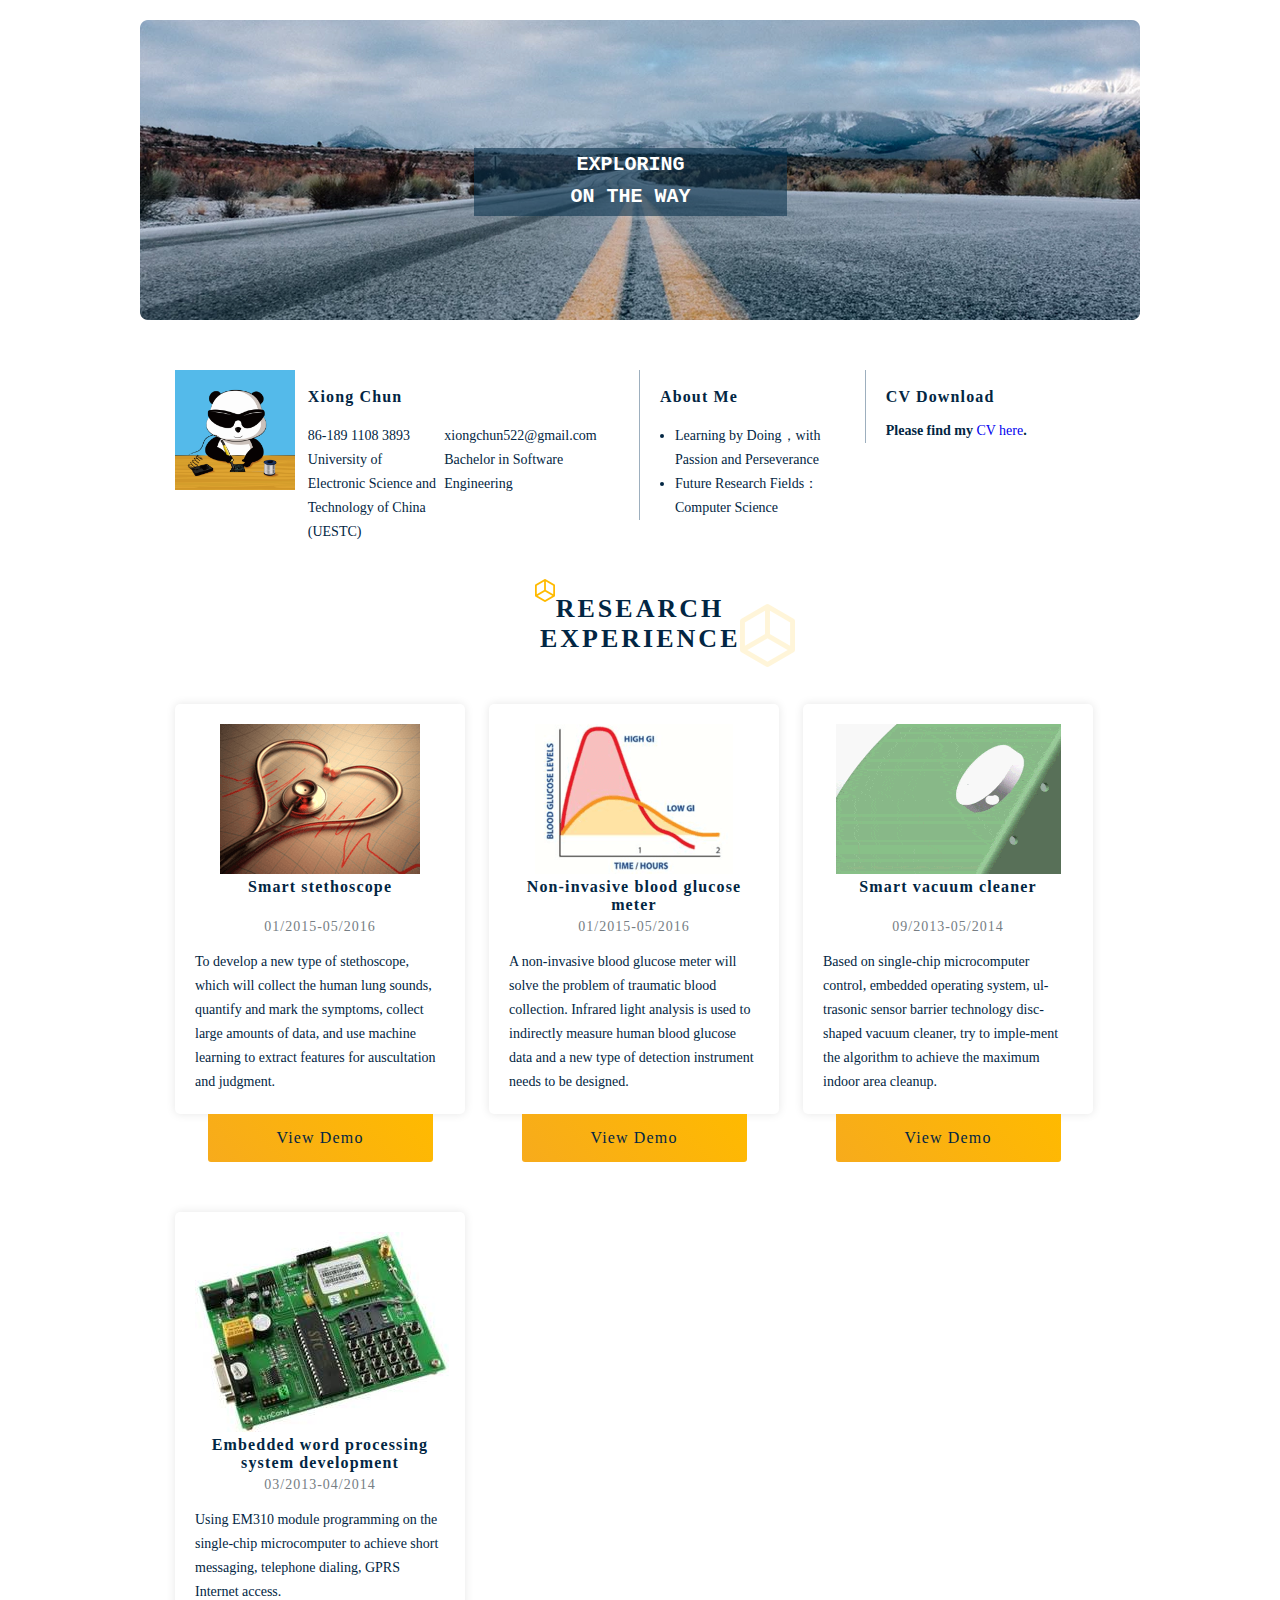
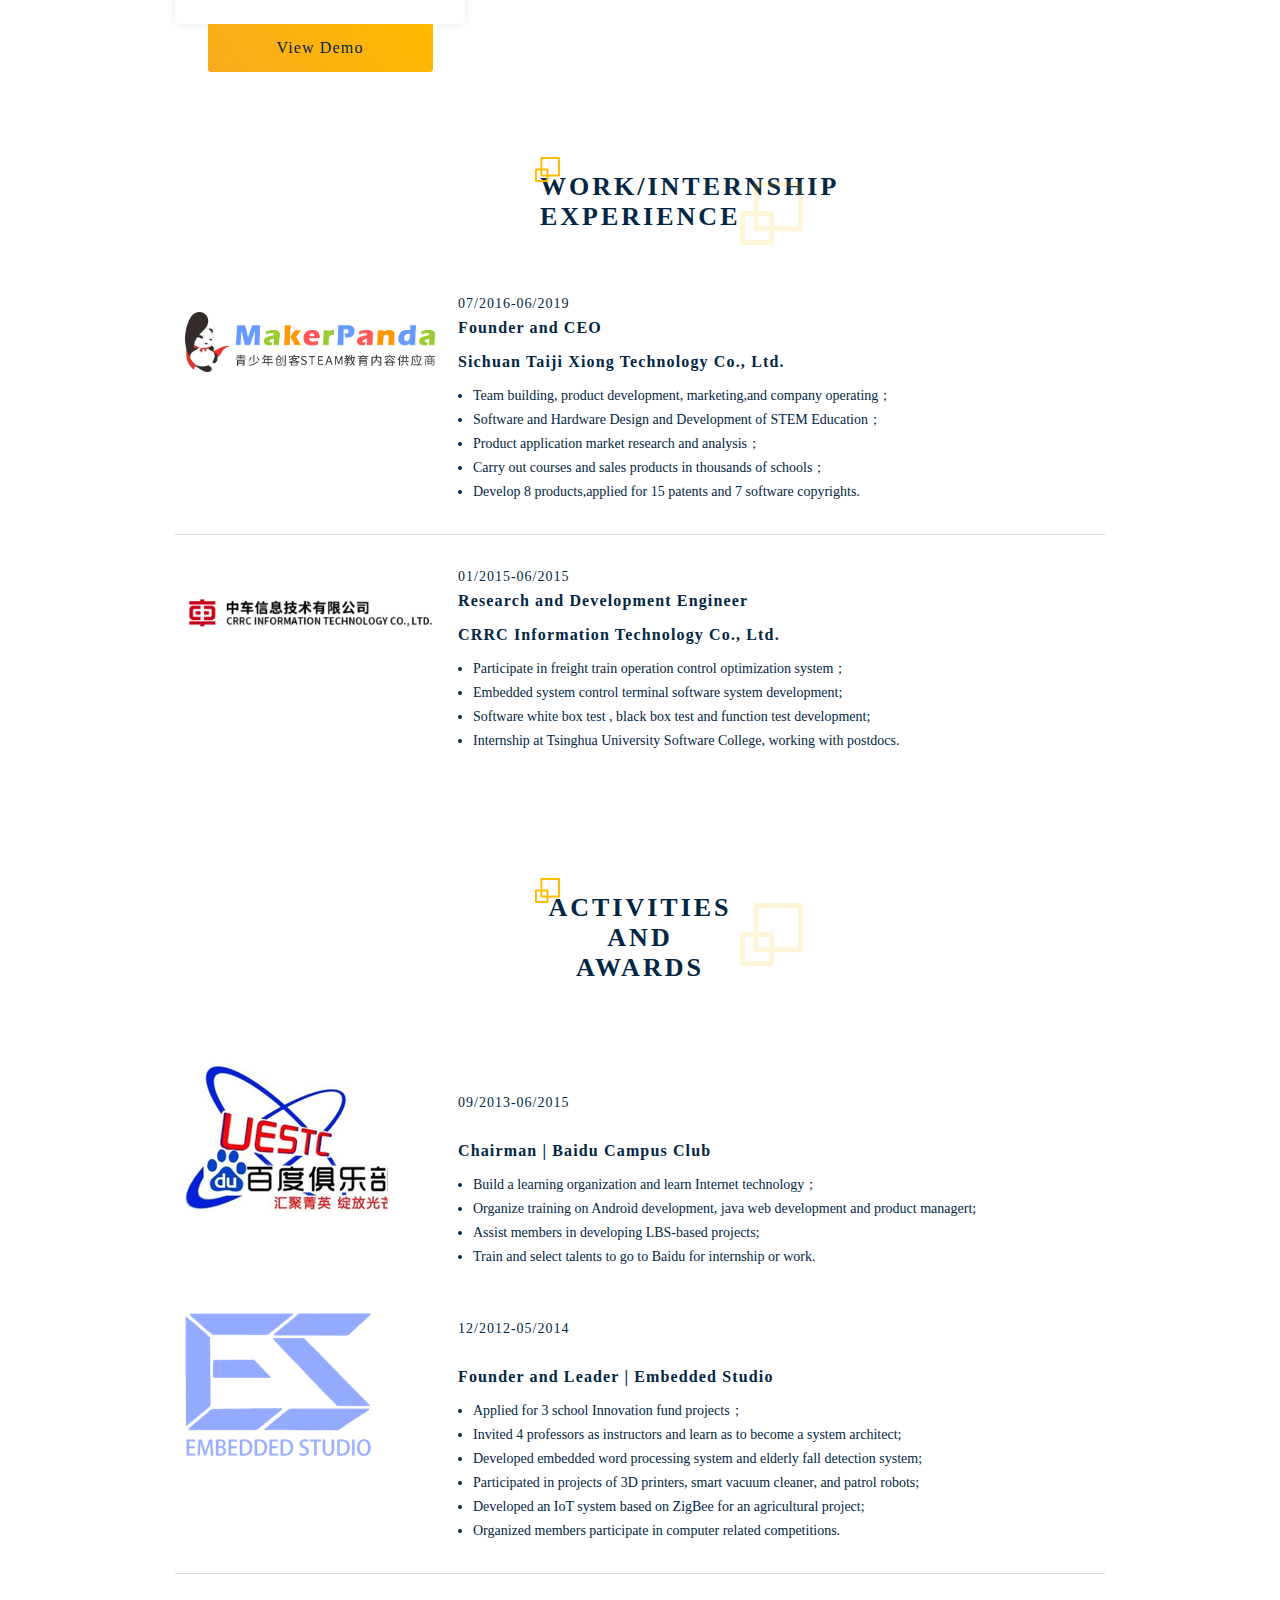
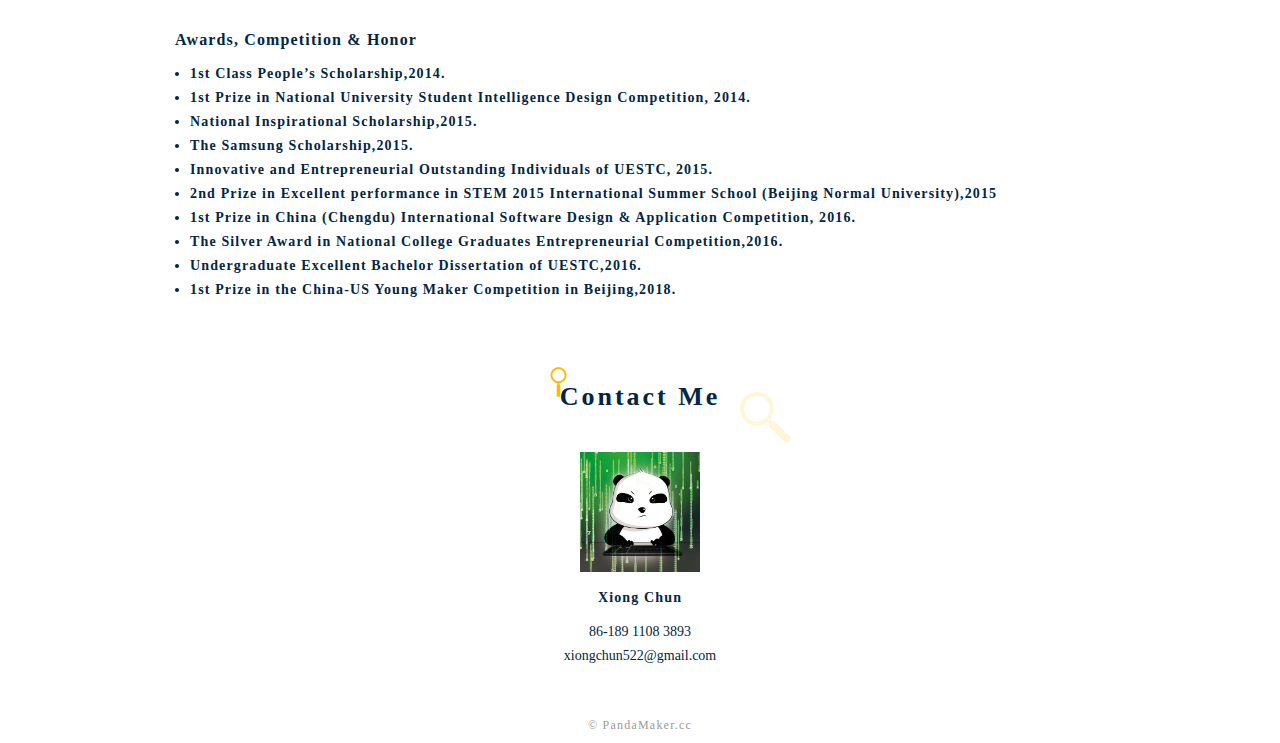
==== commit cc853c8d: "update index.html and icons" ====
--- a/index.html
+++ b/index.html
@@ -32,7 +32,7 @@
             <div class="information-all">
                 <div class="col-6-asb">
                     <div class="col-3 peasonal">
-                        <img class="peasonal-image" src="./static/image/peason.png" alt="">
+                        <img class="peasonal-image" src="./static/image/person.png" alt="">
                     </div>
                     <div class="col-9 item">
                         <p class="title name">
@@ -162,7 +162,8 @@
                             <ul>
                                 <li>Participate in freight train operation control optimization system；</li>
                                 <li>Embedded system control terminal software system development;</li>
-                                <li>Software white box test , black box test and function test development.</li>
+                                <li>Software white box test , black box test and function test development;</li>
+                                <li>Internship at Tsinghua University Software College, working with postdocs.</li>
                             </ul>
                             <p class="key-word"></p>
                         </div>
@@ -184,7 +185,13 @@
                             <p class="create-time">09/2013-06/2015</p>
                             <p><br />
                             <p class="job">Chairman | Baidu Campus Club</p>
-                            <p >Responsible for the operation and management of the Baidu Club at Shahe Campus, and jointly conducted "geek" activities with Beijing Baidu.</p>
+                            <ul>
+                                <li>Build a learning organization and learn Internet technology；</li>
+                                <li>Organize training on Android development, java web development and product managert;</li>
+                                <li>Assist members in developing LBS-based projects;</li>
+                                <li>Train and select talents to go to Baidu for internship or work.</li>
+                            </ul>
+                            
                         </div>
                         <p><br />
                         
@@ -195,8 +202,16 @@
                                 <p><br />
                                 <p class="create-time">12/2012-05/2014</p>
                                 <p><br />
-                                <p class="job">Leader | Embedded Studio</p>
-                                <p >Responsible for interior project management, technology research and development, technical training, staffing, team building and external contacts.</p>
+                                <p class="job">Founder and Leader | Embedded Studio</p>
+                                <ul>
+                                    <li>Applied for 3 school Innovation fund projects；</li>
+                                    <li>Invited 4 professors as instructors and learn as to become a system architect;</li>
+                                    <li>Developed embedded word processing system and elderly fall detection system;</li>
+                                    <li>Participated in projects of 3D printers, smart vacuum cleaner, and patrol robots;</li>
+                                    <li>Developed an IoT system based on ZigBee for an agricultural project;</li>
+                                    <li>Organized members participate in computer related competitions.</li>
+                                </ul>
+                                
                             </div>
                       
                     </div>
@@ -230,7 +245,7 @@
                     <p>Contact Me</p>
                 </div>
                 <div class="peasonal-message">
-                    <img class="peasonal-image" src="./static/image/peason.png" alt="">
+                    <img class="peasonal-image" src="./static/image/person1.png" alt="">
                     <div class="item">
                         <p class="name">Xiong Chun</p>
                         <p class="phone">86-189 1108 3893</p>
@@ -239,7 +254,7 @@
                     
                 </div>
             </section>
-            <p class="footer">© PandaMaker.com</p>
+            <p class="footer">© PandaMaker.cc</p>
         </footer>
     </div>
 </body>
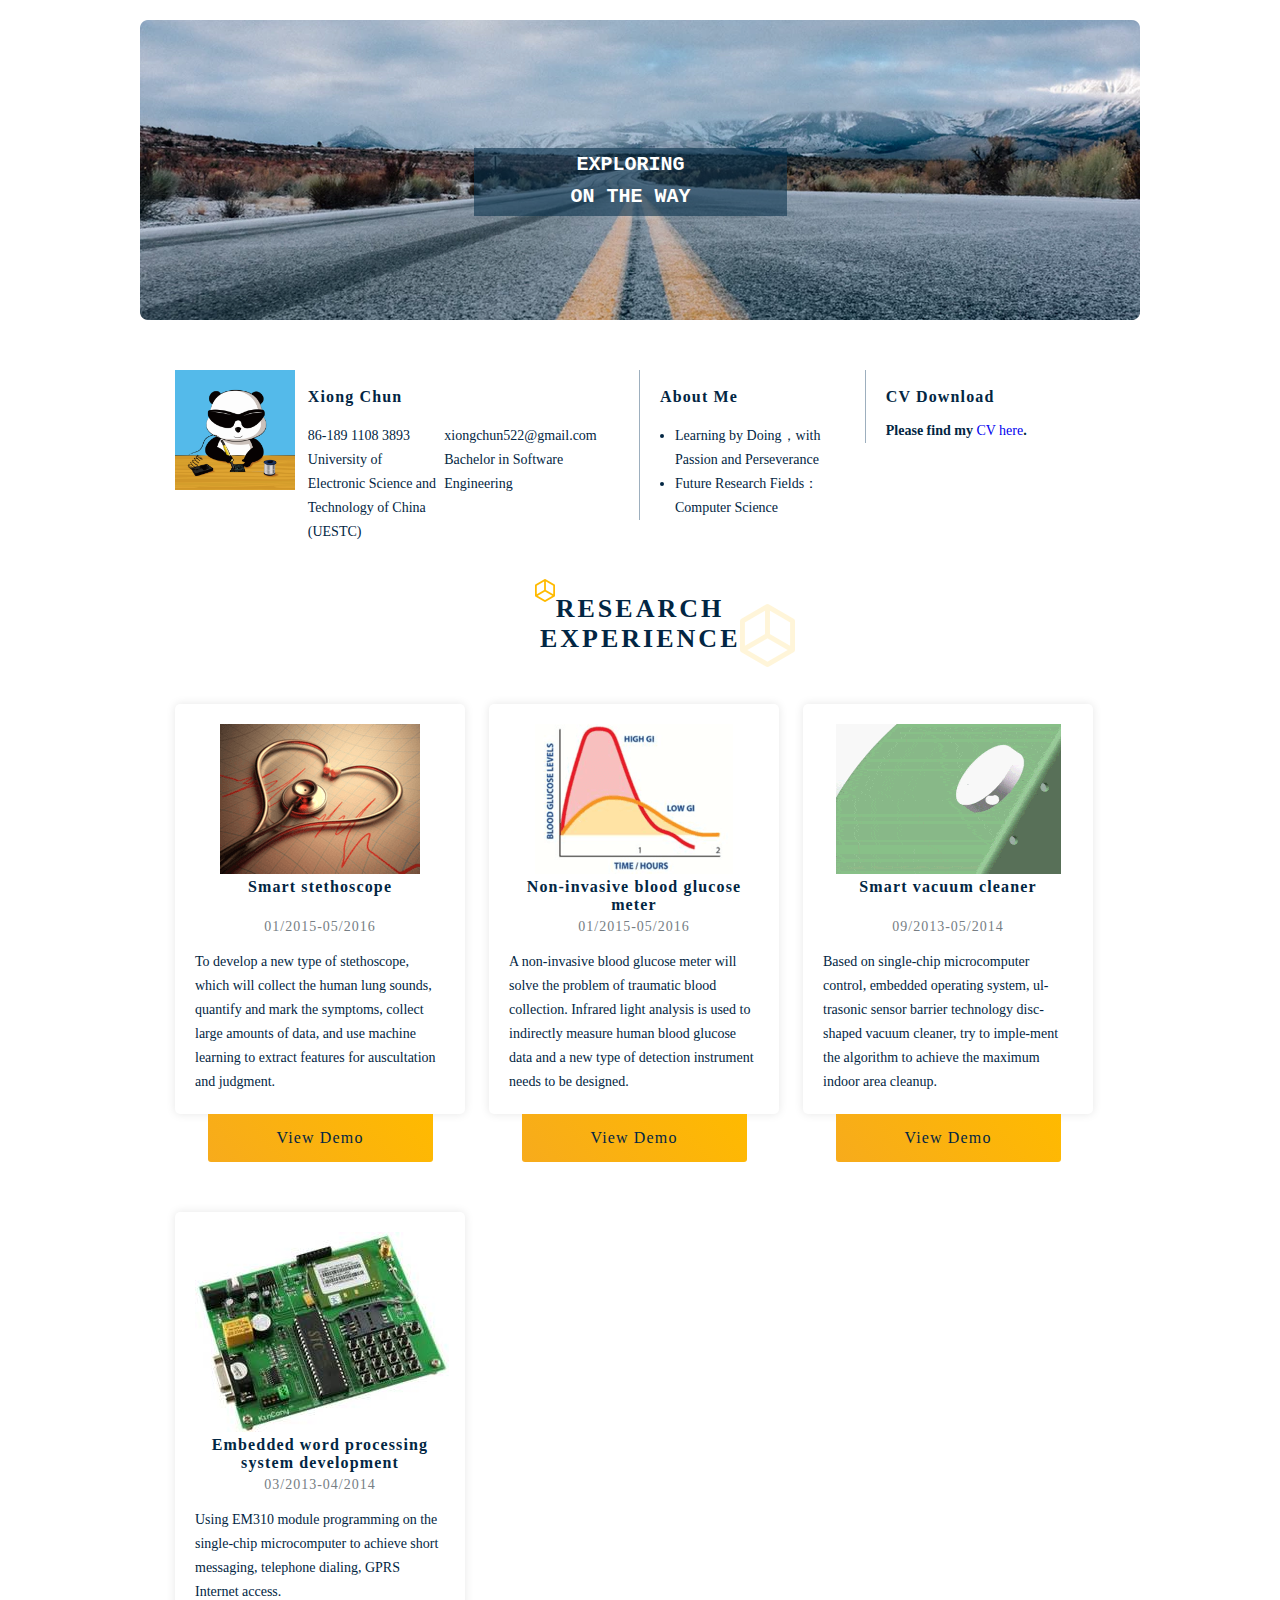
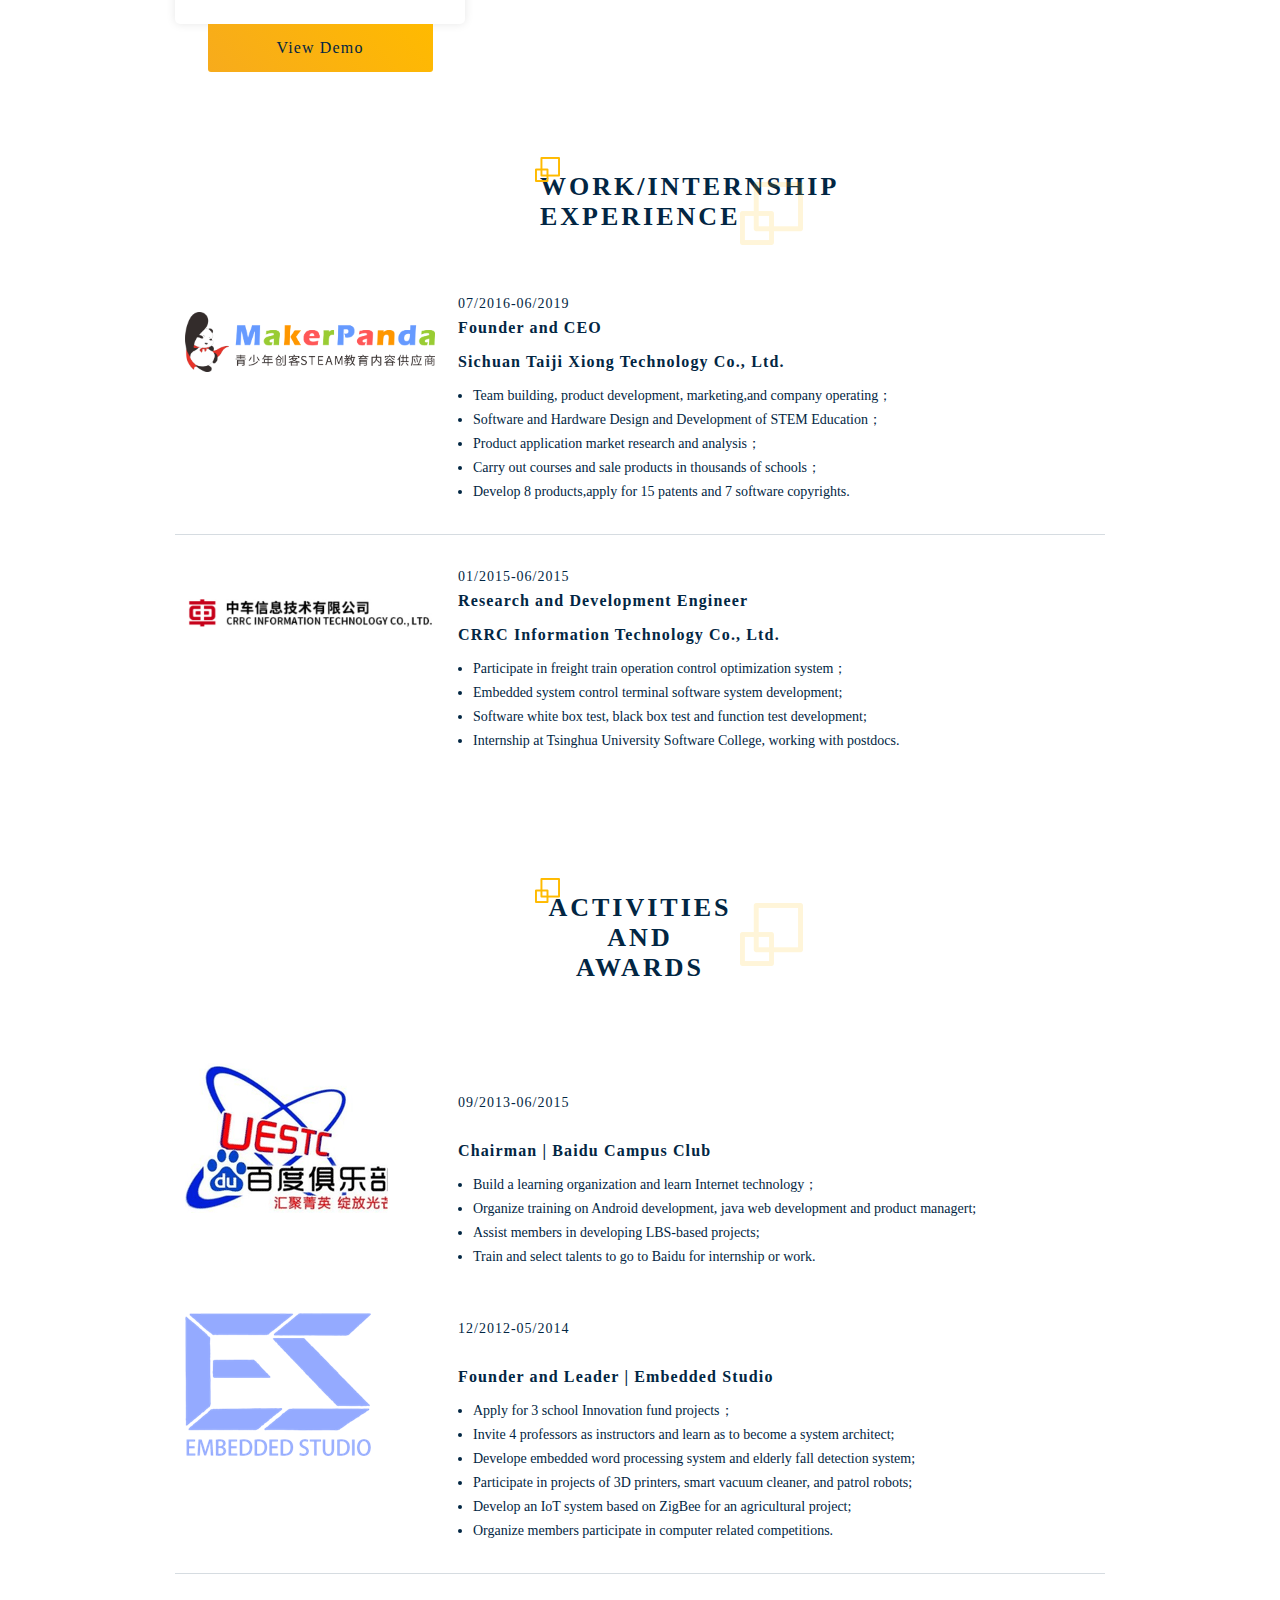
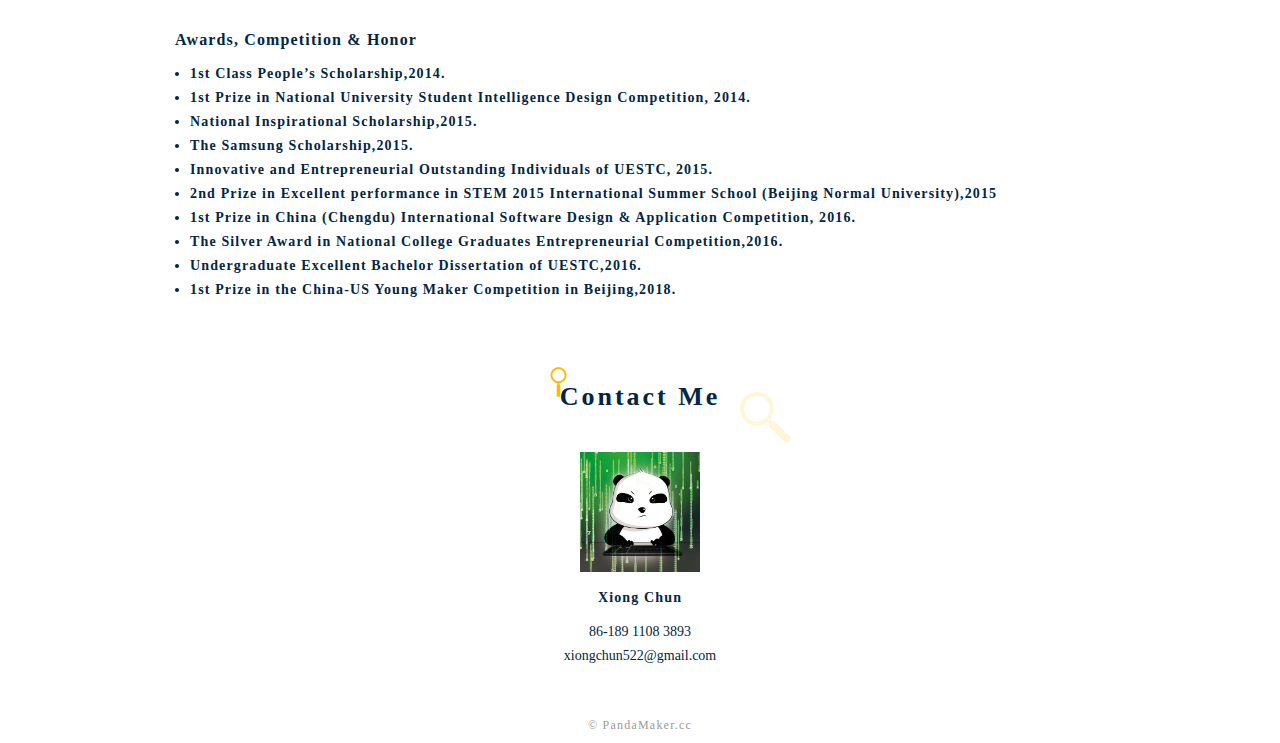
==== commit d97d1351: "update cv and index.html" ====
--- a/index.html
+++ b/index.html
@@ -146,8 +146,8 @@
                                 <li>Team building, product development, marketing,and company operating；</li>
                                 <li>Software and Hardware Design and Development of STEM Education；</li>
                                 <li>Product application market research and analysis；</li>
-                                <li>Carry out courses and sales products in thousands of schools；</li>
-                                <li>Develop 8 products,applied for 15 patents and 7 software copyrights.</li>
+                                <li>Carry out courses and sale products in thousands of schools；</li>
+                                <li>Develop 8 products,apply for 15 patents and 7 software copyrights.</li>
                             </ul>
                         </div>
                     </div>
@@ -162,7 +162,7 @@
                             <ul>
                                 <li>Participate in freight train operation control optimization system；</li>
                                 <li>Embedded system control terminal software system development;</li>
-                                <li>Software white box test , black box test and function test development;</li>
+                                <li>Software white box test, black box test and function test development;</li>
                                 <li>Internship at Tsinghua University Software College, working with postdocs.</li>
                             </ul>
                             <p class="key-word"></p>
@@ -204,12 +204,12 @@
                                 <p><br />
                                 <p class="job">Founder and Leader | Embedded Studio</p>
                                 <ul>
-                                    <li>Applied for 3 school Innovation fund projects；</li>
-                                    <li>Invited 4 professors as instructors and learn as to become a system architect;</li>
-                                    <li>Developed embedded word processing system and elderly fall detection system;</li>
-                                    <li>Participated in projects of 3D printers, smart vacuum cleaner, and patrol robots;</li>
-                                    <li>Developed an IoT system based on ZigBee for an agricultural project;</li>
-                                    <li>Organized members participate in computer related competitions.</li>
+                                    <li>Apply for 3 school Innovation fund projects；</li>
+                                    <li>Invite 4 professors as instructors and learn as to become a system architect;</li>
+                                    <li>Develope embedded word processing system and elderly fall detection system;</li>
+                                    <li>Participate in projects of 3D printers, smart vacuum cleaner, and patrol robots;</li>
+                                    <li>Develop an IoT system based on ZigBee for an agricultural project;</li>
+                                    <li>Organize members participate in computer related competitions.</li>
                                 </ul>
                                 
                             </div>
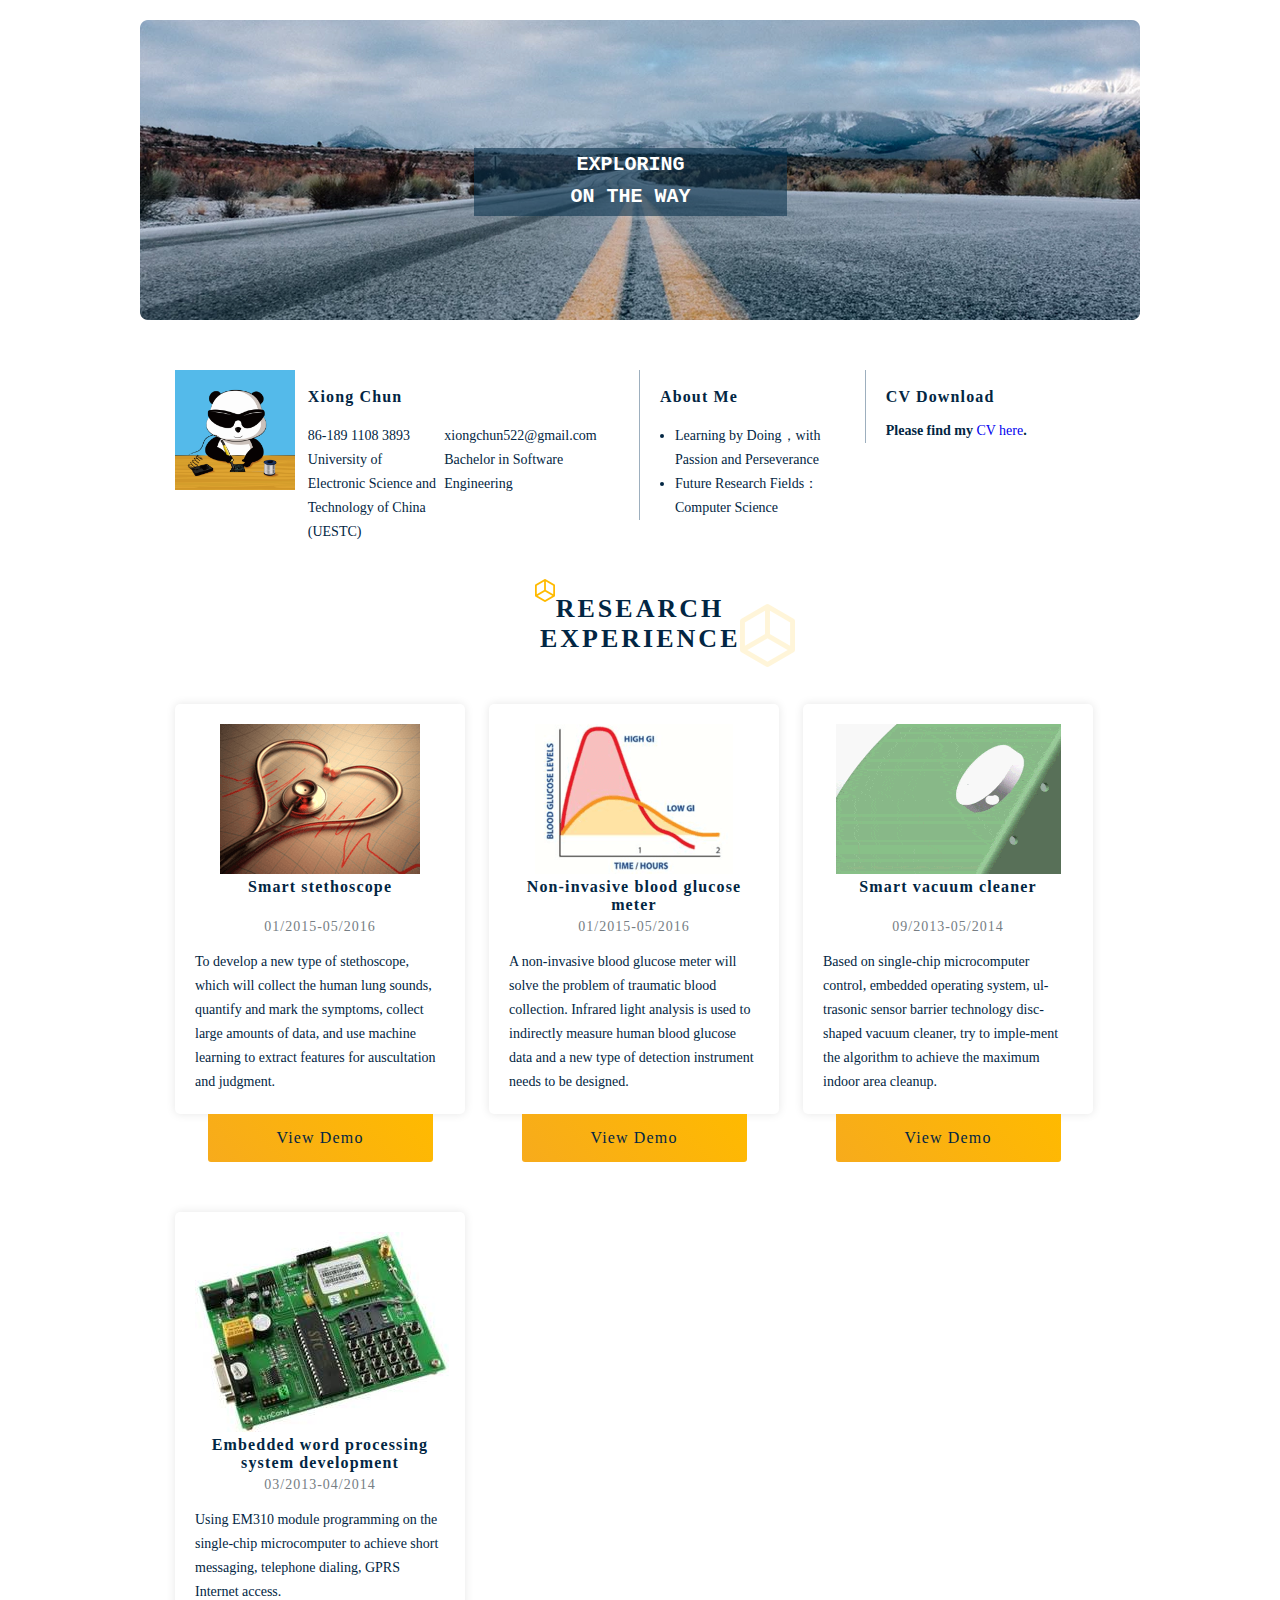
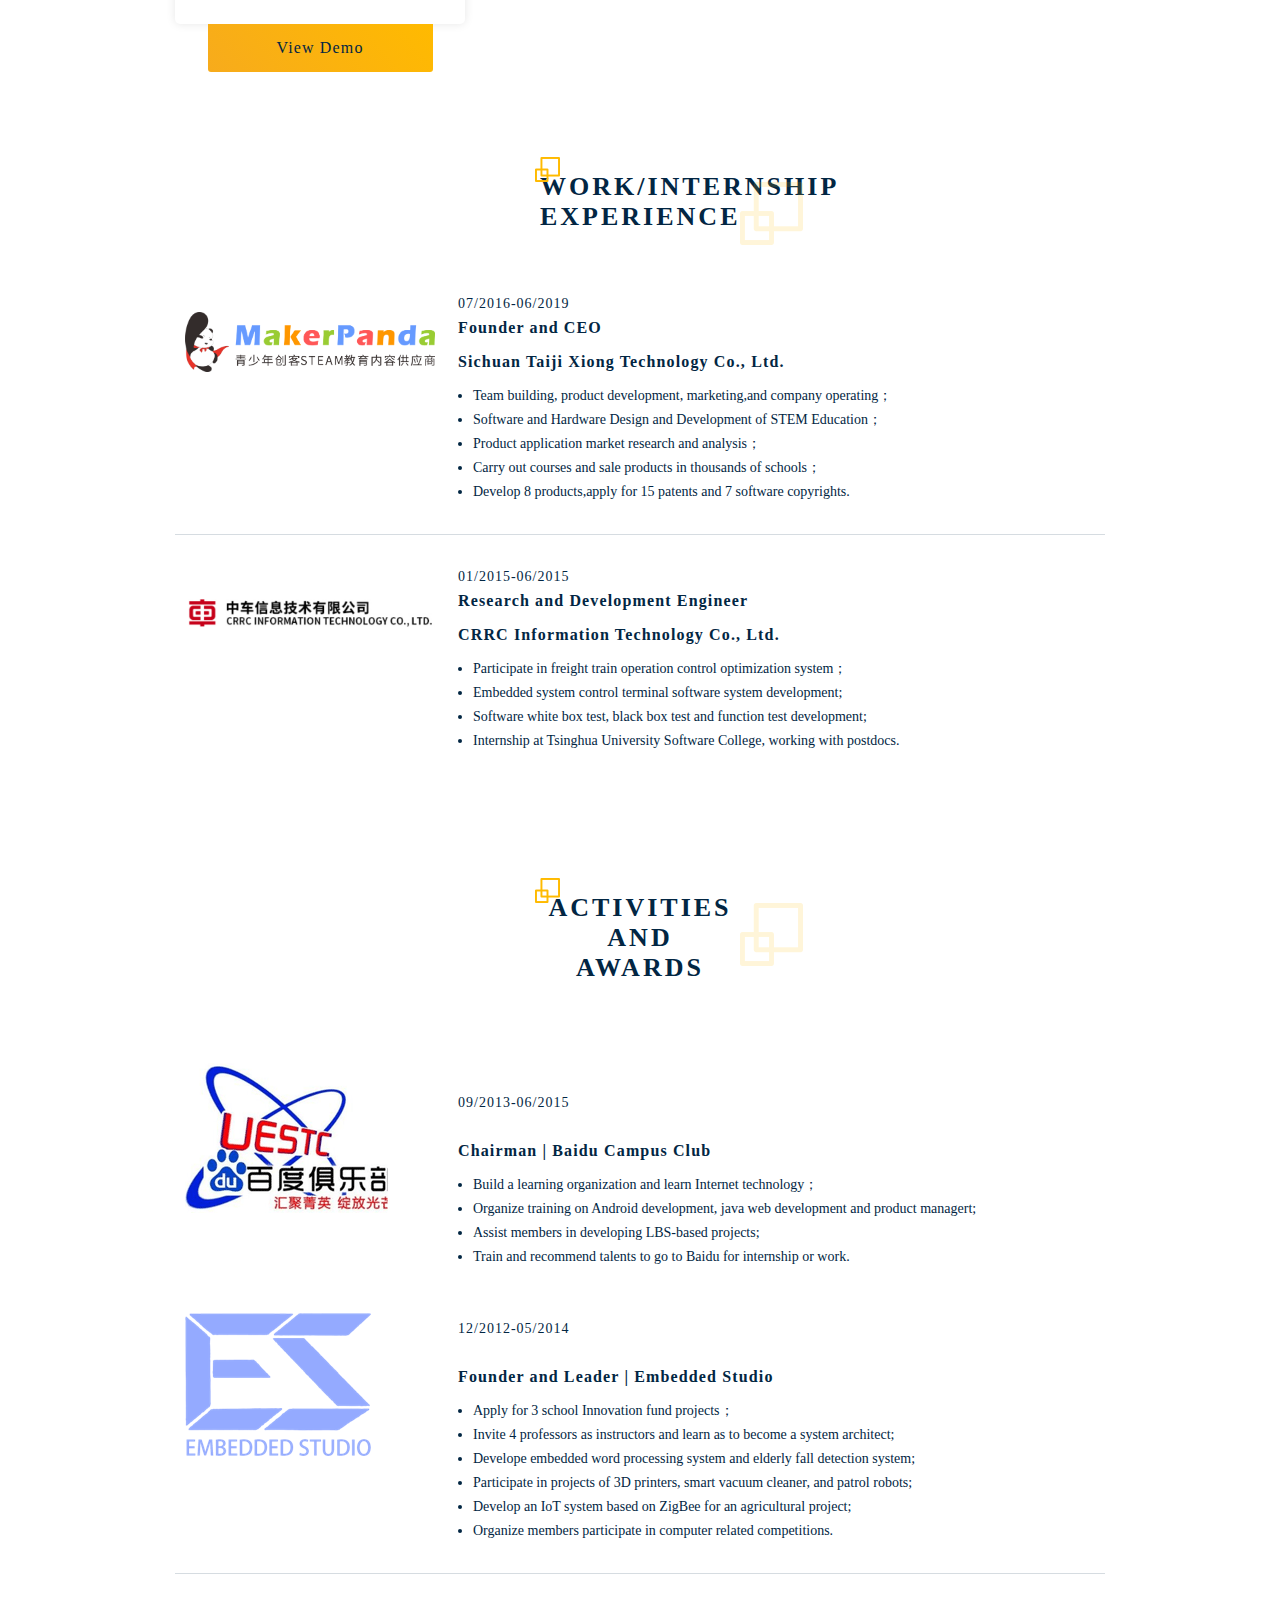
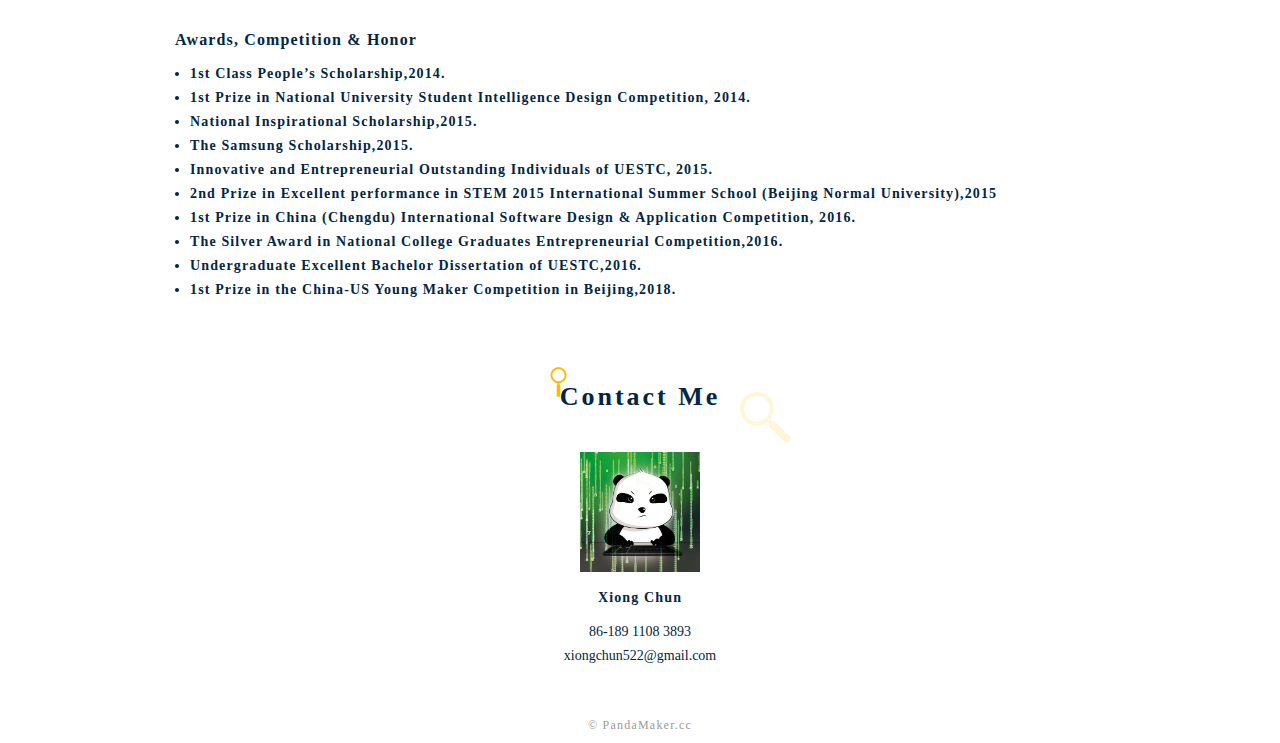
==== commit d706cf97: "update index.html" ====
--- a/index.html
+++ b/index.html
@@ -3,7 +3,7 @@
             
 <head>
     <meta charset="UTF-8">
-    <title>Peasonal Resume</title>
+    <title>Personal Resume</title>
     <link rel="stylesheet" href="./static/css/resume.css">
     <script>
         var _hmt = _hmt || [];
@@ -189,7 +189,7 @@
                                 <li>Build a learning organization and learn Internet technology；</li>
                                 <li>Organize training on Android development, java web development and product managert;</li>
                                 <li>Assist members in developing LBS-based projects;</li>
-                                <li>Train and select talents to go to Baidu for internship or work.</li>
+                                <li>Train and recommend talents to go to Baidu for internship or work.</li>
                             </ul>
                             
                         </div>
